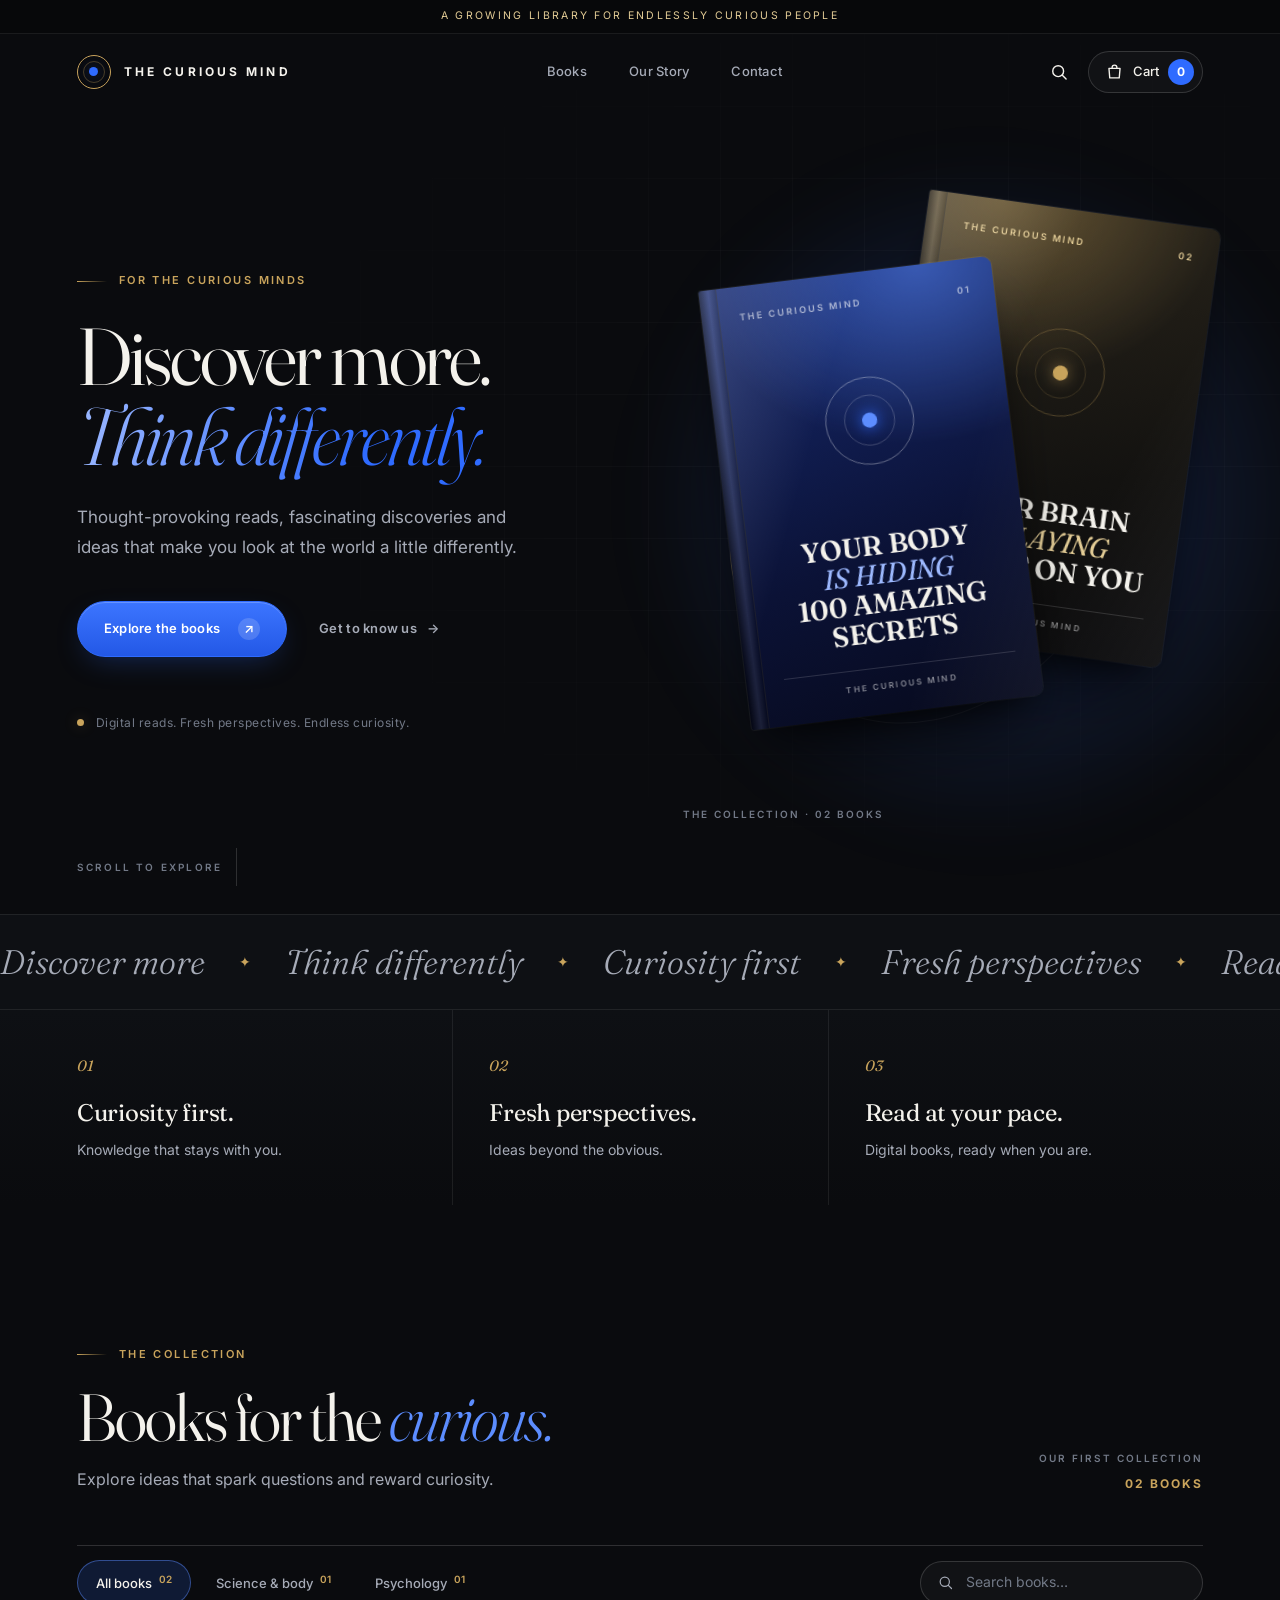
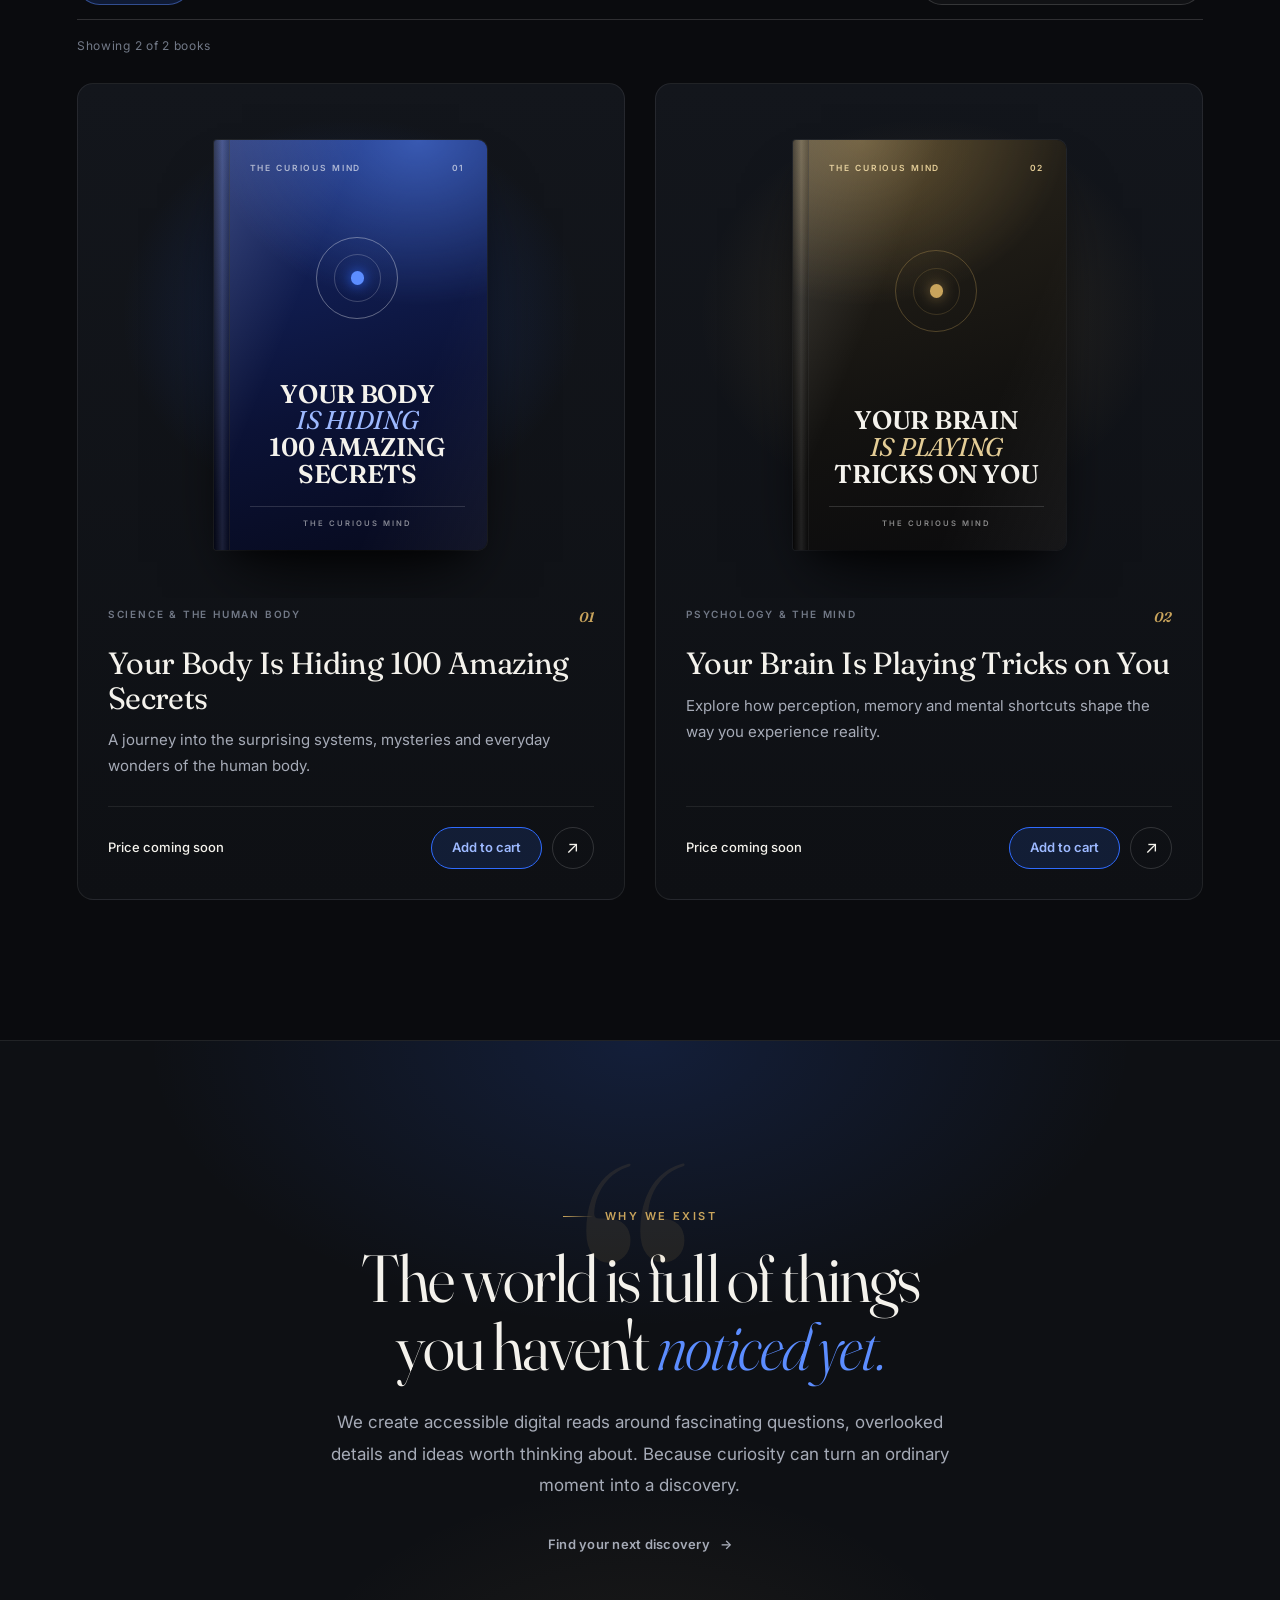
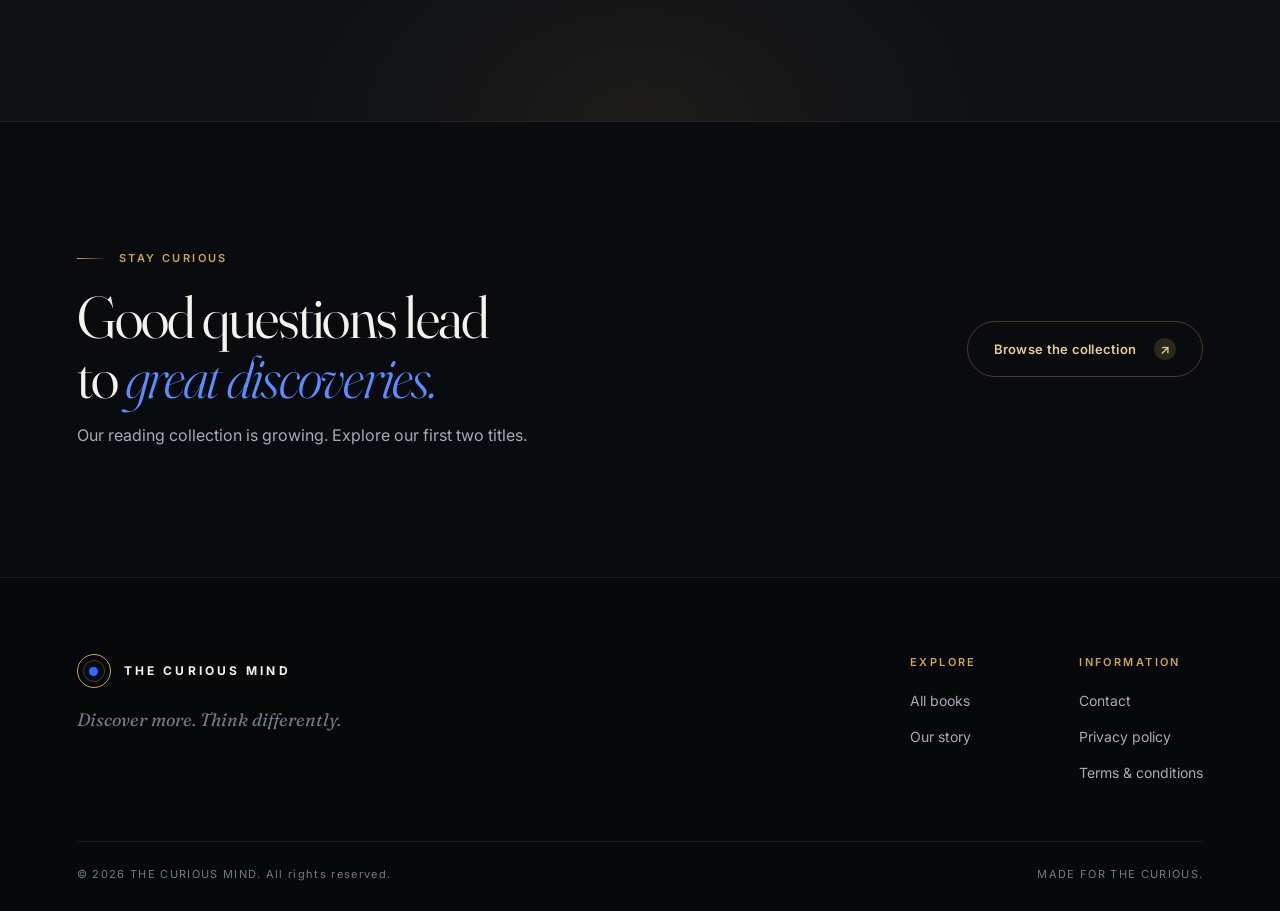
==== index.html @ e672aeb8 "Rename index.html.html to index.html" ====
<!doctype html>
<html lang="en">
<head>
  <meta charset="UTF-8">
  <meta name="viewport" content="width=device-width, initial-scale=1">
  <meta name="theme-color" content="#0a0b0e">
  <meta name="color-scheme" content="dark">
  <meta name="description" content="Thought-provoking digital books from The Curious Mind.">
  <meta property="og:title" content="THE CURIOUS MIND — Discover More. Think Differently.">
  <meta property="og:description" content="Thought-provoking digital books from The Curious Mind.">
  <meta property="og:type" content="website">
  <title>THE CURIOUS MIND — Discover More. Think Differently.</title>
  <script>document.documentElement.classList.add("js")</script>
  <link rel="icon" href="data:image/svg+xml,%3Csvg xmlns='http://www.w3.org/2000/svg' viewBox='0 0 64 64'%3E%3Crect width='64' height='64' rx='14' fill='%230a0b0e'/%3E%3Ccircle cx='32' cy='32' r='17' fill='none' stroke='%23c9a45c' stroke-width='3'/%3E%3Ccircle cx='32' cy='32' r='6' fill='%232f6bff'/%3E%3C/svg%3E">

  <link rel="preconnect" href="https://fonts.googleapis.com">
  <link rel="preconnect" href="https://fonts.gstatic.com" crossorigin>
  <link href="https://fonts.googleapis.com/css2?family=Fraunces:ital,opsz,wght@0,9..144,300..700;1,9..144,300..700&family=Inter:wght@400;500;600;700&display=swap" rel="stylesheet">

  <link rel="stylesheet" href="css/tokens.css">
  <link rel="stylesheet" href="css/base.css">
  <link rel="stylesheet" href="css/layout.css">
  <link rel="stylesheet" href="css/components.css">
  <link rel="stylesheet" href="css/responsive.css">
</head>
<body>
  <a class="skip-link" href="#main">Skip to content</a>
  <div class="progress" id="progress" aria-hidden="true"></div>

  <div class="announcement"><span>A growing library for endlessly curious people</span></div>

  <header class="header" id="header">
    <div class="header-inner">
      <a class="brand" href="#top" aria-label="THE CURIOUS MIND — home">
        <span class="brand-mark" aria-hidden="true"><i></i></span>
        <span class="brand-name">THE CURIOUS MIND</span>
      </a>

      <nav class="nav" id="nav" aria-label="Main">
        <a href="#books">Books</a>
        <a href="#about">Our Story</a>
        <a href="#footer">Contact</a>
      </nav>

      <div class="header-actions">
        <button class="icon-btn" id="searchJump" type="button" aria-label="Search the collection">
          <svg viewBox="0 0 24 24" width="20" height="20" fill="none" stroke="currentColor" stroke-width="1.7" stroke-linecap="round"><circle cx="11" cy="11" r="6.5"/><path d="m16 16 4.5 4.5"/></svg>
        </button>
        <button class="cart-btn" id="openCart" type="button" aria-haspopup="dialog">
          <svg viewBox="0 0 24 24" width="19" height="19" fill="none" stroke="currentColor" stroke-width="1.7" stroke-linecap="round" stroke-linejoin="round" aria-hidden="true"><path d="M5 8h14l-1 12H6L5 8Z"/><path d="M9 8V7a3 3 0 0 1 6 0v1"/></svg>
          <span class="cart-label">Cart</span>
          <b id="cartCount" aria-live="polite" aria-label="Items in cart">0</b>
        </button>
        <button class="menu-btn" id="menuBtn" type="button" aria-label="Open menu" aria-expanded="false" aria-controls="nav">
          <span></span><span></span>
        </button>
      </div>
    </div>
  </header>

  <main id="main">
    <span id="top"></span>

    <!-- HERO -->
    <section class="hero">
      <div class="hero-bg" aria-hidden="true"><i class="hero-glow"></i><i class="hero-grid"></i></div>
      <div class="hero-inner">
        <div class="hero-copy">
          <div class="eyebrow reveal"><i></i> FOR THE CURIOUS MINDS</div>
          <h1 class="reveal" style="--d:.08s">Discover more.<br><em>Think differently.</em></h1>
          <p class="hero-lede reveal" style="--d:.16s">Thought-provoking reads, fascinating discoveries and ideas that make you look at the world a little differently.</p>
          <div class="hero-actions reveal" style="--d:.24s">
            <a class="btn btn-primary" href="#books"><span>Explore the books</span><i class="arrow">↗</i></a>
            <a class="link-arrow" href="#about">Get to know us <i>→</i></a>
          </div>
          <div class="hero-caption reveal" style="--d:.32s"><i></i> Digital reads. Fresh perspectives. Endless curiosity.</div>
        </div>

        <div class="hero-stage" id="heroStage" aria-label="The collection">
          <i class="stage-ring ring-a" aria-hidden="true"></i>
          <i class="stage-ring ring-b" aria-hidden="true"></i>
          <div class="stage-books" id="heroBooks"></div>
          <span class="stage-note" id="stageNote"></span>
        </div>
      </div>
      <a class="scroll-cue" href="#books"><span>SCROLL TO EXPLORE</span><i></i></a>
    </section>

    <!-- MARQUEE -->
    <div class="marquee" aria-hidden="true">
      <div class="marquee-track">
        <span>Discover more</span><i>✦</i><span>Think differently</span><i>✦</i><span>Curiosity first</span><i>✦</i><span>Fresh perspectives</span><i>✦</i><span>Read at your pace</span><i>✦</i>
        <span>Discover more</span><i>✦</i><span>Think differently</span><i>✦</i><span>Curiosity first</span><i>✦</i><span>Fresh perspectives</span><i>✦</i><span>Read at your pace</span><i>✦</i>
      </div>
    </div>

    <!-- VALUES -->
    <section class="values" aria-label="What we believe">
      <div class="values-inner">
        <div class="value reveal"><b>01</b><strong>Curiosity first.</strong><span>Knowledge that stays with you.</span></div>
        <div class="value reveal" style="--d:.08s"><b>02</b><strong>Fresh perspectives.</strong><span>Ideas beyond the obvious.</span></div>
        <div class="value reveal" style="--d:.16s"><b>03</b><strong>Read at your pace.</strong><span>Digital books, ready when you are.</span></div>
      </div>
    </section>

    <!-- COLLECTION -->
    <section class="section collection" id="books">
      <div class="container">
        <header class="section-head">
          <div>
            <div class="eyebrow reveal"><i></i> THE COLLECTION</div>
            <h2 class="reveal" style="--d:.06s">Books for the <em>curious.</em></h2>
            <p class="section-sub reveal" style="--d:.12s">Explore ideas that spark questions and reward curiosity.</p>
          </div>
          <div class="collection-count reveal" style="--d:.18s">OUR FIRST COLLECTION <b id="collectionCount">02 BOOKS</b></div>
        </header>

        <div class="toolbar reveal">
          <div class="filters" id="filters" role="group" aria-label="Filter books by category">
            <button class="filter active" type="button" data-filter="all" aria-pressed="true">All books <sup data-count="all">02</sup></button>
            <button class="filter" type="button" data-filter="science" aria-pressed="false">Science &amp; body <sup data-count="science">01</sup></button>
            <button class="filter" type="button" data-filter="psychology" aria-pressed="false">Psychology <sup data-count="psychology">01</sup></button>
          </div>
          <label class="search">
            <svg viewBox="0 0 24 24" width="17" height="17" fill="none" stroke="currentColor" stroke-width="1.7" stroke-linecap="round" aria-hidden="true"><circle cx="11" cy="11" r="6.5"/><path d="m16 16 4.5 4.5"/></svg>
            <input id="searchInput" type="search" placeholder="Search books…" autocomplete="off" aria-label="Search books">
          </label>
        </div>
        <p class="result-line" id="resultLine" aria-live="polite"></p>

        <div class="book-grid" id="bookGrid"></div>
        <p class="no-results" id="noResults" hidden>No books match your search. Try another title.</p>
        <noscript><p class="no-results">Please enable JavaScript to browse the collection.</p></noscript>
      </div>
    </section>

    <!-- MANIFESTO -->
    <section class="manifesto" id="about">
      <div class="manifesto-bg" aria-hidden="true"></div>
      <div class="container manifesto-inner">
        <span class="quote-mark" aria-hidden="true">“</span>
        <div class="eyebrow reveal"><i></i> WHY WE EXIST</div>
        <h2 class="reveal" style="--d:.06s">The world is full of things<br>you haven't <em>noticed yet.</em></h2>
        <p class="reveal" style="--d:.12s">We create accessible digital reads around fascinating questions, overlooked details and ideas worth thinking about. Because curiosity can turn an ordinary moment into a discovery.</p>
        <a class="link-arrow reveal" style="--d:.18s" href="#books">Find your next discovery <i>→</i></a>
      </div>
    </section>

    <!-- CLOSING -->
    <section class="closing">
      <div class="container closing-inner">
        <div>
          <div class="eyebrow reveal"><i></i> STAY CURIOUS</div>
          <h2 class="reveal" style="--d:.06s">Good questions lead<br>to <em>great discoveries.</em></h2>
          <p class="reveal" style="--d:.12s">Our reading collection is growing. Explore our first two titles.</p>
        </div>
        <a class="btn btn-outline reveal" style="--d:.18s" href="#books"><span>Browse the collection</span><i class="arrow">↗</i></a>
      </div>
    </section>
  </main>

  <footer class="footer" id="footer">
    <div class="container">
      <div class="footer-main">
        <div class="footer-brand">
          <a class="brand" href="#top" aria-label="THE CURIOUS MIND — back to top">
            <span class="brand-mark" aria-hidden="true"><i></i></span>
            <span class="brand-name">THE CURIOUS MIND</span>
          </a>
          <p>Discover more. Think differently.</p>
        </div>
        <div class="footer-links">
          <div><b>EXPLORE</b><a href="#books">All books</a><a href="#about">Our story</a></div>
          <div><b>INFORMATION</b><a href="mailto:hello@thecuriousmind.example">Contact</a><a href="#">Privacy policy</a><a href="#">Terms &amp; conditions</a></div>
        </div>
      </div>
      <div class="footer-bottom"><span>© 2026 THE CURIOUS MIND. All rights reserved.</span><span>MADE FOR THE CURIOUS.</span></div>
    </div>
  </footer>

  <!-- CART DRAWER -->
  <div class="scrim" id="scrim"></div>
  <aside class="cart-drawer" id="cartDrawer" role="dialog" aria-modal="true" aria-labelledby="cartTitle" aria-hidden="true" inert>
    <div class="drawer-head">
      <div>
        <div class="eyebrow"><i></i> YOUR SELECTION</div>
        <h2 id="cartTitle">Your cart <small id="drawerCount">(0)</small></h2>
      </div>
      <button class="close-btn" id="closeCart" type="button" aria-label="Close cart">×</button>
    </div>
    <div id="cartItems" class="cart-items"></div>
    <div class="cart-bottom" id="cartBottom" hidden>
      <p>Checkout will be enabled after prices and secure payment are configured.</p>
      <button class="disabled-btn" type="button" disabled aria-disabled="true">Checkout — coming soon</button>
    </div>
  </aside>

  <!-- BOOK DETAIL -->
  <div class="sheet-wrap" id="bookModal" aria-hidden="true" inert>
    <div class="sheet" role="dialog" aria-modal="true" aria-labelledby="sheetTitle" tabindex="-1">
      <button class="close-btn sheet-x" id="closeModal" type="button" aria-label="Close book details">×</button>
      <div id="modalContent"></div>
    </div>
  </div>

  <script src="js/data.js"></script>
  <script src="js/utils.js"></script>
  <script src="js/cover.js"></script>
  <script src="js/cart.js"></script>
  <script src="js/catalog.js"></script>
  <script src="js/detail.js"></script>
  <script src="js/effects.js"></script>
  <script src="js/main.js"></script>
</body>
</html>
---- css/tokens.css ----
/* ==========================================================================
   THE CURIOUS MIND — design tokens
   Charcoal black + electric blue + refined gold.
   Change colours/fonts here and the whole site follows.
   ========================================================================== */
:root {
  /* Surfaces */
  --bg: #0a0b0e;
  --bg-2: #0e1014;
  --surface: #13161c;
  --surface-2: #191d25;
  --surface-3: #212633;

  /* Lines */
  --line: rgba(255, 255, 255, 0.08);
  --line-2: rgba(255, 255, 255, 0.15);

  /* Text */
  --text: #f4f2ec;
  --muted: #a6abb7;
  --faint: #727987;

  /* Brand accents */
  --blue: #2f6bff;
  --blue-2: #5c8dff;
  --blue-3: #9db9ff;
  --blue-glow: rgba(47, 107, 255, 0.34);
  --gold: #c9a45c;
  --gold-2: #e4cd96;
  --gold-dim: rgba(201, 164, 92, 0.32);

  /* Type */
  --font-display: "Fraunces", "Iowan Old Style", "Palatino Linotype", Georgia, serif;
  --font-body: "Inter", system-ui, -apple-system, "Segoe UI", Roboto, Arial, sans-serif;

  /* Shape + motion */
  --radius: 16px;
  --radius-sm: 9px;
  --ease: cubic-bezier(0.2, 0.7, 0.2, 1);
  --ease-spring: cubic-bezier(0.34, 1.4, 0.5, 1);

  /* Layout */
  --header-h: 76px;
  --gutter: clamp(20px, 6vw, 96px);
  --maxw: 1320px;
}
---- css/base.css ----
/* Base: reset, typography, buttons, focus, reveal helpers */
*,
*::before,
*::after { box-sizing: border-box; }

html { scroll-behavior: smooth; scroll-padding-top: calc(var(--header-h) + 16px); -webkit-text-size-adjust: 100%; }
html.is-locked { overflow: hidden; padding-right: var(--sb, 0); }

body {
  margin: 0;
  background: var(--bg);
  color: var(--text);
  font-family: var(--font-body);
  font-size: 16px;
  line-height: 1.6;
  -webkit-font-smoothing: antialiased;
  text-rendering: optimizeLegibility;
  overflow-x: hidden;
}

img { max-width: 100%; display: block; }
a { color: inherit; text-decoration: none; }
button, input { font: inherit; color: inherit; }
button { cursor: pointer; }
h1, h2, h3, h4, p, ul, dl, dd { margin: 0; }
ul { padding: 0; list-style: none; }
::selection { background: var(--blue); color: #fff; }

h1, h2, h3 { font-family: var(--font-display); font-weight: 400; letter-spacing: -0.02em; }
em { font-style: italic; }

.container { width: min(100% - 2 * var(--gutter), var(--maxw)); margin-inline: auto; }

/* Accessibility */
.skip-link { position: fixed; left: 16px; top: -60px; z-index: 100; padding: 10px 16px; background: var(--gold); color: #111; border-radius: 6px; font-weight: 600; transition: top 0.2s; }
.skip-link:focus { top: 14px; }
:focus-visible { outline: 2px solid var(--gold-2); outline-offset: 3px; border-radius: 4px; }
:focus:not(:focus-visible) { outline: none; }

/* Eyebrow label */
.eyebrow { display: flex; align-items: center; gap: 12px; color: var(--gold); font-size: 11px; font-weight: 600; letter-spacing: 0.22em; text-transform: uppercase; }
.eyebrow i { width: 30px; height: 1px; background: linear-gradient(90deg, var(--gold), transparent); }

/* Buttons */
.btn {
  position: relative; overflow: hidden; isolation: isolate;
  display: inline-flex; align-items: center; justify-content: center; gap: 18px;
  padding: 16px 26px; border-radius: 999px; border: 1px solid var(--blue);
  font-size: 13px; font-weight: 600; letter-spacing: 0.02em; white-space: nowrap;
  transition: transform 0.3s var(--ease), background 0.3s, box-shadow 0.3s, border-color 0.3s, color 0.3s;
}
.btn .arrow { font-style: normal; display: inline-grid; place-items: center; width: 22px; height: 22px; border-radius: 50%; background: rgba(255, 255, 255, 0.16); transition: transform 0.35s var(--ease); }
.btn:hover .arrow { transform: translate(3px, -3px) rotate(0deg); }
.btn-primary { background: linear-gradient(180deg, #3c75ff, #2358e6); color: #fff; box-shadow: 0 10px 30px -10px var(--blue-glow), inset 0 1px 0 rgba(255, 255, 255, 0.22); }
.btn-primary::after { content: ""; position: absolute; inset: 0; z-index: -1; background: linear-gradient(110deg, transparent 30%, rgba(255, 255, 255, 0.28) 50%, transparent 70%); transform: translateX(-120%); transition: transform 0.7s var(--ease); }
.btn-primary:hover { transform: translateY(-2px); box-shadow: 0 16px 40px -10px var(--blue-glow), inset 0 1px 0 rgba(255, 255, 255, 0.28); }
.btn-primary:hover::after { transform: translateX(120%); }
.btn-outline { background: transparent; border-color: var(--gold-dim); color: var(--gold-2); }
.btn-outline .arrow { background: rgba(201, 164, 92, 0.18); }
.btn-outline:hover { border-color: var(--gold); background: rgba(201, 164, 92, 0.08); transform: translateY(-2px); }

.link-arrow { display: inline-flex; align-items: center; gap: 10px; padding: 0; border: 0; background: none; color: var(--muted); font-size: 13px; font-weight: 600; letter-spacing: 0.02em; transition: color 0.25s; }
.link-arrow i { font-style: normal; transition: transform 0.3s var(--ease); }
.link-arrow:hover { color: var(--text); }
.link-arrow:hover i { transform: translateX(5px); }

/* Scroll reveal (only when JS is on) */
.js .reveal { opacity: 0; transform: translateY(26px); transition: opacity 0.9s var(--ease), transform 0.9s var(--ease); transition-delay: var(--d, 0s); }
.js .reveal.in { opacity: 1; transform: none; }

@media (prefers-reduced-motion: reduce) {
  html { scroll-behavior: auto; }
  *, *::before, *::after { animation-duration: 0.01ms !important; animation-iteration-count: 1 !important; transition-duration: 0.01ms !important; transition-delay: 0s !important; }
  .js .reveal { opacity: 1; transform: none; }
}
---- css/layout.css ----
/* Layout: announcement, header, hero, marquee, values, sections, footer */

/* Progress bar */
.progress { position: fixed; left: 0; top: 0; z-index: 60; width: 100%; height: 2px; transform-origin: 0 50%; transform: scaleX(0); background: linear-gradient(90deg, var(--blue), var(--gold)); pointer-events: none; }

/* Announcement */
.announcement { display: grid; place-items: center; height: 34px; padding: 0 16px; background: #07080a; border-bottom: 1px solid var(--line); color: var(--gold-2); font-size: 10.5px; letter-spacing: 0.22em; text-transform: uppercase; text-align: center; }
.announcement span { overflow: hidden; text-overflow: ellipsis; white-space: nowrap; }

/* Header */
.header { position: sticky; top: 0; z-index: 50; height: var(--header-h); transition: background 0.4s, border-color 0.4s, backdrop-filter 0.4s; border-bottom: 1px solid transparent; }
.header.scrolled { background: rgba(10, 11, 14, 0.78); backdrop-filter: blur(18px) saturate(140%); -webkit-backdrop-filter: blur(18px) saturate(140%); border-color: var(--line); }
.header-inner { height: 100%; width: min(100% - 2 * var(--gutter), var(--maxw)); margin-inline: auto; display: flex; align-items: center; justify-content: space-between; gap: 24px; }

.brand { display: inline-flex; align-items: center; gap: 13px; }
.brand-mark { position: relative; width: 34px; height: 34px; border-radius: 50%; border: 1.5px solid var(--gold); display: grid; place-items: center; transition: transform 0.6s var(--ease); }
.brand-mark::before { content: ""; position: absolute; inset: 5px; border-radius: 50%; border: 1px solid var(--gold-dim); }
.brand-mark i { width: 9px; height: 9px; border-radius: 50%; background: var(--blue); box-shadow: 0 0 14px var(--blue-glow); }
.brand:hover .brand-mark { transform: rotate(180deg); }
.brand-name { font-size: 12px; font-weight: 700; letter-spacing: 0.26em; }

.nav { display: flex; gap: 42px; }
.nav a { position: relative; padding: 6px 0; color: var(--muted); font-size: 13px; font-weight: 500; letter-spacing: 0.02em; transition: color 0.25s; }
.nav a::after { content: ""; position: absolute; left: 0; right: 0; bottom: 0; height: 1px; background: var(--gold); transform: scaleX(0); transform-origin: left; transition: transform 0.4s var(--ease); }
.nav a:hover { color: var(--text); }
.nav a:hover::after { transform: scaleX(1); }

.header-actions { display: flex; align-items: center; gap: 8px; }
.icon-btn { display: grid; place-items: center; width: 42px; height: 42px; border-radius: 50%; border: 0; background: none; color: var(--text); transition: background 0.25s; }
.icon-btn:hover { background: rgba(255, 255, 255, 0.07); }
.cart-btn { display: inline-flex; align-items: center; gap: 9px; height: 42px; padding: 0 8px 0 16px; border: 1px solid var(--line-2); border-radius: 999px; background: rgba(255, 255, 255, 0.03); font-size: 13px; font-weight: 500; transition: border-color 0.25s, background 0.25s; }
.cart-btn:hover { border-color: var(--gold-dim); background: rgba(201, 164, 92, 0.07); }
.cart-btn b { display: inline-grid; place-items: center; min-width: 26px; height: 26px; padding: 0 6px; border-radius: 999px; background: var(--blue); color: #fff; font-size: 12px; font-weight: 700; }
.cart-btn b.bump { animation: bump 0.5s var(--ease-spring); }
@keyframes bump { 0% { transform: scale(1); } 40% { transform: scale(1.45); } 100% { transform: scale(1); } }

.menu-btn { display: none; position: relative; width: 42px; height: 42px; border: 0; background: none; }
.menu-btn span { position: absolute; left: 11px; right: 11px; height: 1.5px; background: var(--text); transition: transform 0.35s var(--ease), top 0.35s var(--ease); }
.menu-btn span:nth-child(1) { top: 16px; }
.menu-btn span:nth-child(2) { top: 25px; }
.menu-btn.open span:nth-child(1) { top: 20.5px; transform: rotate(45deg); }
.menu-btn.open span:nth-child(2) { top: 20.5px; transform: rotate(-45deg); }

/* Hero */
.hero { position: relative; overflow: hidden; margin-top: calc(var(--header-h) * -1); padding-top: var(--header-h); min-height: min(100vh, 880px); display: flex; align-items: center; }
.hero-bg { position: absolute; inset: 0; pointer-events: none; }
.hero-glow { position: absolute; right: -8%; top: 8%; width: 62vw; height: 62vw; max-width: 880px; max-height: 880px; border-radius: 50%; background: radial-gradient(circle, rgba(47, 107, 255, 0.28), transparent 62%); filter: blur(30px); animation: breathe 9s ease-in-out infinite; }
.hero-grid { position: absolute; inset: 0; opacity: 0.5; background-image: linear-gradient(var(--line) 1px, transparent 1px), linear-gradient(90deg, var(--line) 1px, transparent 1px); background-size: 72px 72px; mask-image: radial-gradient(ellipse 70% 70% at 70% 45%, #000, transparent 75%); -webkit-mask-image: radial-gradient(ellipse 70% 70% at 70% 45%, #000, transparent 75%); }
@keyframes breathe { 0%, 100% { opacity: 0.8; transform: scale(1); } 50% { opacity: 1; transform: scale(1.07); } }

.hero-inner { position: relative; z-index: 2; width: min(100% - 2 * var(--gutter), var(--maxw)); margin-inline: auto; padding-block: 70px 90px; display: grid; grid-template-columns: 1.02fr 0.98fr; gap: clamp(24px, 5vw, 80px); align-items: center; }
.hero h1 { margin: 26px 0 26px; font-size: clamp(46px, 6.3vw, 96px); line-height: 1; font-weight: 350; letter-spacing: -0.035em; font-variation-settings: "opsz" 144; }
.hero h1 em { color: var(--blue-2); font-weight: 300; background: linear-gradient(100deg, var(--blue-3), var(--blue) 70%); -webkit-background-clip: text; background-clip: text; -webkit-text-fill-color: transparent; }
.hero-lede { max-width: 470px; color: var(--muted); font-size: 17px; line-height: 1.75; }
.hero-actions { display: flex; align-items: center; flex-wrap: wrap; gap: 20px 32px; margin-top: 38px; }
.hero-caption { display: flex; align-items: center; gap: 12px; margin-top: 56px; color: var(--faint); font-size: 12px; letter-spacing: 0.04em; }
.hero-caption i { width: 7px; height: 7px; border-radius: 50%; background: var(--gold); box-shadow: 0 0 14px var(--gold-dim); }

/* Hero stage (floating covers) */
.hero-stage { --px: 0; --py: 0; position: relative; height: clamp(420px, 52vw, 640px); display: grid; place-items: center; }
.stage-ring { position: absolute; left: 50%; top: 50%; border-radius: 50%; border: 1px solid rgba(255, 255, 255, 0.09); pointer-events: none; transform: translate(-50%, -50%) rotate(var(--rot, 0deg)); }
.ring-a { width: 86%; aspect-ratio: 1.55; --rot: -24deg; border-color: var(--gold-dim); }
.ring-b { width: 70%; aspect-ratio: 0.78; --rot: 30deg; }
.stage-books { position: relative; width: 100%; height: 100%; transform: translate3d(calc(var(--px) * -16px), calc(var(--py) * -12px), 0); transition: transform 0.6s var(--ease); }
.stage-book { position: absolute; padding: 0; border: 0; background: none; width: clamp(180px, 23vw, 310px); }
.sb-front { left: 8%; top: 14%; z-index: 2; animation: float-a 7s ease-in-out infinite; }
.sb-back { right: 2%; top: 4%; z-index: 1; animation: float-b 8.5s ease-in-out infinite; }
.sb-front .tilt { --base-r: -7deg; }
.sb-back .tilt { --base-r: 8deg; }
.stage-book:only-child { left: 50%; transform: translateX(-50%); }
@keyframes float-a { 0%, 100% { translate: 0 0; } 50% { translate: 0 -14px; } }
@keyframes float-b { 0%, 100% { translate: 0 0; } 50% { translate: 0 12px; } }
.stage-note { position: absolute; left: 0; bottom: 0; color: var(--faint); font-size: 10px; font-weight: 600; letter-spacing: 0.2em; }

.scroll-cue { position: absolute; z-index: 3; left: var(--gutter); bottom: 28px; display: flex; align-items: center; gap: 14px; color: var(--faint); font-size: 10px; font-weight: 600; letter-spacing: 0.22em; transition: color 0.25s; }
.scroll-cue i { position: relative; width: 1px; height: 38px; background: var(--line-2); overflow: hidden; }
.scroll-cue i::after { content: ""; position: absolute; left: 0; top: -40%; width: 1px; height: 40%; background: var(--gold); animation: drip 2.2s ease-in-out infinite; }
.scroll-cue:hover { color: var(--text); }
@keyframes drip { 0% { top: -40%; } 100% { top: 110%; } }

/* Marquee */
.marquee { overflow: hidden; border-block: 1px solid var(--line); background: var(--bg-2); padding: 20px 0; }
.marquee-track { display: flex; align-items: center; gap: 34px; width: max-content; animation: marquee 42s linear infinite; font-family: var(--font-display); font-size: clamp(22px, 3vw, 34px); font-weight: 300; font-style: italic; color: var(--muted); white-space: nowrap; }
.marquee-track i { font-style: normal; font-size: 14px; color: var(--gold); }
.marquee:hover .marquee-track { animation-play-state: paused; }
@keyframes marquee { to { transform: translateX(-50%); } }

/* Values */
.values { background: linear-gradient(180deg, var(--bg-2), var(--bg)); }
.values-inner { width: min(100% - 2 * var(--gutter), var(--maxw)); margin-inline: auto; display: grid; grid-template-columns: repeat(3, 1fr); }
.value { display: flex; flex-direction: column; gap: 6px; padding: 44px 36px 44px 0; }
.value + .value { padding-left: 36px; border-left: 1px solid var(--line); }
.value b { margin-bottom: 10px; color: var(--gold); font-family: var(--font-display); font-size: 15px; font-weight: 400; font-style: italic; }
.value strong { font-family: var(--font-display); font-size: 24px; font-weight: 400; letter-spacing: -0.01em; }
.value span { color: var(--muted); font-size: 14px; }

/* Sections */
.section { padding-block: clamp(80px, 11vw, 150px); }
.section-head { display: flex; align-items: flex-end; justify-content: space-between; gap: 30px; margin-bottom: 52px; }
.section h2, .manifesto h2, .closing h2 { margin: 20px 0 16px; font-size: clamp(38px, 5.2vw, 72px); line-height: 1.02; font-weight: 350; letter-spacing: -0.03em; font-variation-settings: "opsz" 144; }
.section h2 em, .manifesto h2 em, .closing h2 em { color: var(--blue-2); font-weight: 300; }
.section-sub { color: var(--muted); font-size: 16px; }
.collection-count { display: flex; flex-direction: column; gap: 8px; text-align: right; color: var(--faint); font-size: 10px; font-weight: 600; letter-spacing: 0.2em; }
.collection-count b { color: var(--gold); font-size: 12px; }

/* Manifesto */
.manifesto { position: relative; overflow: hidden; padding-block: clamp(100px, 13vw, 190px); text-align: center; border-block: 1px solid var(--line); background: var(--bg-2); }
.manifesto-bg { position: absolute; inset: 0; pointer-events: none; background: radial-gradient(ellipse 55% 60% at 50% 0%, rgba(47, 107, 255, 0.16), transparent 70%), radial-gradient(ellipse 40% 50% at 50% 100%, rgba(201, 164, 92, 0.08), transparent 70%); }
.manifesto-inner { position: relative; display: flex; flex-direction: column; align-items: center; }
.quote-mark { position: absolute; top: -80px; left: 50%; transform: translateX(-50%); font-family: var(--font-display); font-size: clamp(240px, 32vw, 420px); line-height: 1; color: var(--gold); opacity: 0.1; pointer-events: none; }
.manifesto .eyebrow { justify-content: center; }
.manifesto h2 { margin-bottom: 26px; }
.manifesto p { max-width: 620px; margin: 0 auto 32px; color: var(--muted); font-size: 17px; line-height: 1.85; }

/* Closing */
.closing { padding-block: clamp(80px, 10vw, 140px); }
.closing-inner { display: flex; align-items: center; justify-content: space-between; gap: 40px; }
.closing h2 { font-size: clamp(34px, 4.6vw, 62px); }
.closing p { color: var(--muted); }

/* Footer */
.footer { padding: 76px 0 28px; background: #07080a; border-top: 1px solid var(--line); }
.footer-main { display: flex; justify-content: space-between; gap: 40px; padding-bottom: 56px; }
.footer-brand p { margin-top: 18px; color: var(--faint); font-family: var(--font-display); font-style: italic; font-size: 18px; }
.footer-links { display: flex; gap: clamp(40px, 8vw, 110px); }
.footer-links div { display: flex; flex-direction: column; gap: 14px; }
.footer-links b { margin-bottom: 4px; color: var(--gold); font-size: 11px; font-weight: 600; letter-spacing: 0.22em; }
.footer-links a { color: var(--muted); font-size: 14px; transition: color 0.25s, transform 0.25s var(--ease); }
.footer-links a:hover { color: var(--text); transform: translateX(4px); }
.footer-bottom { display: flex; justify-content: space-between; gap: 16px; padding-top: 24px; border-top: 1px solid var(--line); color: var(--faint); font-size: 11px; letter-spacing: 0.12em; }
---- css/components.css ----
/* Components: covers, cards, toolbar, cart drawer, book detail sheet */

/* ---------- Tilt wrapper ---------- */
.tilt { display: block; transform: perspective(1000px) rotate(var(--base-r, 0deg)) rotateX(var(--rx, 0deg)) rotateY(var(--ry, 0deg)); transition: transform 0.6s var(--ease); transform-style: preserve-3d; will-change: transform; }

/* ---------- Placeholder / artwork cover ---------- */
.book-cover { container-type: inline-size; position: relative; width: 100%; aspect-ratio: 2 / 3; overflow: hidden; border-radius: 3px 9px 9px 3px; color: var(--text); box-shadow: 0 40px 70px -28px rgba(0, 0, 0, 0.9), 0 18px 30px -18px rgba(0, 0, 0, 0.7), 0 0 0 1px rgba(255, 255, 255, 0.07); }
.theme-blue.book-cover { background: radial-gradient(120% 65% at 75% 0%, rgba(92, 141, 255, 0.5), transparent 62%), linear-gradient(165deg, #172a70 0%, #0b1236 62%, #070a1d 100%); }
.theme-gold.book-cover { background: radial-gradient(120% 65% at 25% 0%, rgba(201, 164, 92, 0.4), transparent 62%), linear-gradient(165deg, #2a251b 0%, #131210 62%, #0b0b0d 100%); }
.book-cover.has-image img { position: absolute; inset: 0; width: 100%; height: 100%; object-fit: cover; }
.bc-spine { position: absolute; left: 0; top: 0; bottom: 0; width: 6cqw; z-index: 2; background: linear-gradient(90deg, rgba(0, 0, 0, 0.5), rgba(255, 255, 255, 0.08) 55%, rgba(0, 0, 0, 0.22)); border-right: 1px solid rgba(255, 255, 255, 0.07); }
.bc-gloss { position: absolute; inset: 0; z-index: 3; pointer-events: none; background: linear-gradient(112deg, rgba(255, 255, 255, 0.16) 0%, transparent 34%, transparent 70%, rgba(255, 255, 255, 0.05) 100%); }
.bc-inner { position: relative; z-index: 1; height: 100%; padding: 8cqw 8cqw 7cqw 13cqw; display: flex; flex-direction: column; }
.bc-top { display: flex; justify-content: space-between; font-size: 3.1cqw; font-weight: 600; letter-spacing: 0.22em; color: rgba(255, 255, 255, 0.62); }
.theme-gold .bc-top { color: var(--gold-2); }
.bc-mark { flex: 1; display: grid; place-items: center; }
.bc-mark i { position: relative; width: 30cqw; height: 30cqw; border-radius: 50%; border: 0.35cqw solid rgba(255, 255, 255, 0.35); }
.bc-mark i::before { content: ""; position: absolute; inset: 6cqw; border-radius: 50%; border: 0.35cqw solid rgba(255, 255, 255, 0.2); }
.bc-mark i::after { content: ""; position: absolute; left: 50%; top: 50%; width: 5cqw; height: 5cqw; margin: -2.5cqw; border-radius: 50%; background: var(--blue-2); box-shadow: 0 0 5cqw var(--blue); }
.theme-gold .bc-mark i { border-color: var(--gold-dim); }
.theme-gold .bc-mark i::before { border-color: rgba(201, 164, 92, 0.2); }
.theme-gold .bc-mark i::after { background: var(--gold); box-shadow: 0 0 5cqw rgba(201, 164, 92, 0.6); }
.bc-title { display: flex; flex-direction: column; font-family: var(--font-display); font-weight: 600; font-size: 9.4cqw; line-height: 1.04; letter-spacing: -0.01em; text-transform: uppercase; }
.bc-title .accent { font-style: italic; font-weight: 400; color: var(--blue-3); }
.theme-gold .bc-title .accent { color: var(--gold-2); }
.bc-foot { margin-top: 7cqw; padding-top: 4cqw; border-top: 1px solid rgba(255, 255, 255, 0.14); font-size: 2.8cqw; font-weight: 600; letter-spacing: 0.26em; color: rgba(255, 255, 255, 0.5); }

/* ---------- Hero stage books ---------- */
.stage-book:focus-visible { outline-offset: 8px; }
.stage-book:hover .tilt { transition-duration: 0.3s; }

/* ---------- Toolbar ---------- */
.toolbar { display: flex; align-items: center; justify-content: space-between; gap: 20px; padding: 14px 0; border-block: 1px solid var(--line-2); }
.filters { display: flex; gap: 6px; overflow-x: auto; scrollbar-width: none; }
.filters::-webkit-scrollbar { display: none; }
.filter { position: relative; padding: 10px 18px; border: 1px solid transparent; border-radius: 999px; background: none; color: var(--muted); font-size: 13px; font-weight: 500; white-space: nowrap; transition: color 0.25s, background 0.25s, border-color 0.25s; }
.filter sup { margin-left: 4px; color: var(--gold); font-size: 10px; font-weight: 600; }
.filter:hover { color: var(--text); background: rgba(255, 255, 255, 0.04); }
.filter.active { color: var(--text); background: rgba(47, 107, 255, 0.16); border-color: rgba(92, 141, 255, 0.45); }
.search { display: flex; align-items: center; gap: 10px; min-width: 240px; padding: 0 16px; height: 44px; border: 1px solid var(--line-2); border-radius: 999px; background: rgba(255, 255, 255, 0.03); color: var(--muted); transition: border-color 0.25s, box-shadow 0.25s; }
.search:focus-within { border-color: var(--blue-2); box-shadow: 0 0 0 4px rgba(47, 107, 255, 0.16); color: var(--text); }
.search input { flex: 1; min-width: 0; border: 0; outline: 0; background: none; font-size: 14px; }
.search input::placeholder { color: var(--faint); }
.result-line { margin: 16px 0 0; color: var(--faint); font-size: 12px; letter-spacing: 0.06em; }

/* ---------- Book grid + cards ---------- */
.book-grid { display: grid; grid-template-columns: repeat(auto-fit, minmax(min(100%, 380px), 1fr)); gap: 30px; margin-top: 28px; }
.book-grid.single { grid-template-columns: minmax(0, 640px); }
.book-card { --mx: 50%; --my: 0%; position: relative; display: flex; flex-direction: column; overflow: hidden; border: 1px solid var(--line); border-radius: var(--radius); background: linear-gradient(180deg, var(--surface), var(--bg-2)); transition: transform 0.5s var(--ease), border-color 0.4s, box-shadow 0.5s; }
.book-card[hidden] { display: none; }
.book-card::before { content: ""; position: absolute; inset: 0; z-index: 4; pointer-events: none; opacity: 0; transition: opacity 0.4s; background: radial-gradient(420px circle at var(--mx) var(--my), rgba(255, 255, 255, 0.06), transparent 55%); }
.book-card:hover { transform: translateY(-8px); border-color: var(--gold-dim); box-shadow: 0 40px 80px -40px rgba(0, 0, 0, 0.9), 0 0 0 1px rgba(201, 164, 92, 0.12); }
.book-card:hover::before { opacity: 1; }
.js .book-card.reveal.in { transition: opacity 0.9s var(--ease), transform 0.5s var(--ease), border-color 0.4s, box-shadow 0.5s; transition-delay: 0s; }
.book-card.pop { animation: pop 0.6s var(--ease); }
@keyframes pop { from { opacity: 0; transform: translateY(18px) scale(0.98); } to { opacity: 1; transform: none; } }

.card-cover { position: relative; display: grid; place-items: center; width: 100%; padding: clamp(36px, 5vw, 56px) 0 clamp(32px, 4vw, 48px); border: 0; background: none; overflow: hidden; }
.card-cover .tilt { width: clamp(200px, 50%, 300px); position: relative; z-index: 2; }
.card-glow { position: absolute; inset: 0; z-index: 0; opacity: 0.9; transition: opacity 0.5s, transform 0.8s var(--ease); }
.card-glow.theme-blue { background: radial-gradient(ellipse 60% 55% at 50% 45%, rgba(47, 107, 255, 0.28), transparent 70%); }
.card-glow.theme-gold { background: radial-gradient(ellipse 60% 55% at 50% 45%, rgba(201, 164, 92, 0.2), transparent 70%); }
.book-card:hover .card-glow { transform: scale(1.15); opacity: 1; }
.card-peek { position: absolute; z-index: 5; left: 50%; bottom: 16px; display: inline-flex; align-items: center; gap: 8px; padding: 9px 16px; border-radius: 999px; background: rgba(10, 11, 14, 0.82); border: 1px solid var(--line-2); backdrop-filter: blur(8px); color: var(--text); font-size: 12px; font-weight: 600; letter-spacing: 0.04em; transform: translate(-50%, 14px); opacity: 0; transition: transform 0.45s var(--ease), opacity 0.35s; pointer-events: none; }
.card-peek i { font-style: normal; color: var(--gold); }
.card-cover:hover .card-peek, .card-cover:focus-visible .card-peek { transform: translate(-50%, 0); opacity: 1; }
.card-cover:focus-visible { outline-offset: -6px; }

.card-body { position: relative; z-index: 2; display: flex; flex-direction: column; flex: 1; padding: 8px 30px 30px; }
.card-meta { display: flex; justify-content: space-between; gap: 12px; color: var(--faint); font-size: 10px; font-weight: 600; letter-spacing: 0.18em; }
.card-meta .idx { color: var(--gold); font-family: var(--font-display); font-size: 14px; font-style: italic; letter-spacing: 0; }
.card-body h3 { margin: 18px 0 12px; font-size: clamp(24px, 2.4vw, 31px); line-height: 1.12; font-weight: 400; }
.card-body p { flex: 1; color: var(--muted); font-size: 15px; line-height: 1.75; }
.card-foot { display: flex; align-items: center; justify-content: space-between; gap: 14px; flex-wrap: wrap; margin-top: 26px; padding-top: 20px; border-top: 1px solid var(--line); }
.price { color: var(--text); font-size: 13px; font-weight: 500; }
.card-actions { display: flex; align-items: center; gap: 10px; }
.add-btn { height: 42px; padding: 0 20px; border: 1px solid var(--blue); border-radius: 999px; background: rgba(47, 107, 255, 0.14); color: var(--blue-3); font-size: 13px; font-weight: 600; transition: background 0.3s, color 0.3s, transform 0.3s var(--ease); }
.add-btn:hover { background: var(--blue); color: #fff; transform: translateY(-2px); }
.add-btn.in-cart { border-color: var(--gold-dim); background: rgba(201, 164, 92, 0.1); color: var(--gold-2); }
.arrow-btn { display: grid; place-items: center; width: 42px; height: 42px; border: 1px solid var(--line-2); border-radius: 50%; background: none; color: var(--text); font-size: 17px; transition: background 0.3s, border-color 0.3s, transform 0.4s var(--ease); }
.arrow-btn:hover { background: var(--gold); border-color: var(--gold); color: #111; transform: rotate(45deg); }
.no-results { padding: 60px 0; text-align: center; color: var(--muted); font-family: var(--font-display); font-style: italic; font-size: 22px; }

/* ---------- Scrim + drawer ---------- */
.scrim { position: fixed; inset: 0; z-index: 70; background: rgba(4, 5, 7, 0.7); backdrop-filter: blur(4px); opacity: 0; visibility: hidden; transition: opacity 0.4s, visibility 0.4s; }
.scrim.show { opacity: 1; visibility: visible; }
.cart-drawer { position: fixed; z-index: 71; top: 0; right: 0; display: flex; flex-direction: column; width: min(440px, 100%); height: 100%; padding: 30px; background: linear-gradient(180deg, var(--surface-2), var(--surface)); border-left: 1px solid var(--line-2); box-shadow: -30px 0 80px rgba(0, 0, 0, 0.5); transform: translateX(104%); visibility: hidden; transition: transform 0.55s var(--ease), visibility 0.55s; }
.cart-drawer.show { transform: none; visibility: visible; }
.drawer-head { display: flex; align-items: flex-start; justify-content: space-between; gap: 16px; padding-bottom: 24px; border-bottom: 1px solid var(--line-2); }
.drawer-head h2 { margin-top: 12px; font-size: 30px; font-weight: 400; }
.drawer-head small { color: var(--faint); font-family: var(--font-body); font-size: 15px; }
.close-btn { display: grid; place-items: center; width: 42px; height: 42px; border: 1px solid var(--line-2); border-radius: 50%; background: none; color: var(--text); font-size: 24px; line-height: 1; transition: background 0.3s, transform 0.4s var(--ease), border-color 0.3s; }
.close-btn:hover { background: rgba(255, 255, 255, 0.08); border-color: var(--gold-dim); transform: rotate(90deg); }
.cart-items { flex: 1; overflow-y: auto; }
.cart-empty { display: flex; flex-direction: column; align-items: center; gap: 12px; padding: 80px 10px; text-align: center; }
.empty-symbol { display: grid; place-items: center; width: 58px; height: 58px; margin-bottom: 6px; border: 1px solid var(--gold-dim); border-radius: 50%; color: var(--gold); font-size: 22px; }
.cart-empty h3 { font-size: 26px; }
.cart-empty p { max-width: 280px; margin-bottom: 14px; color: var(--muted); font-size: 14px; }
.cart-item { display: flex; gap: 18px; padding: 22px 0; border-bottom: 1px solid var(--line); animation: pop 0.5s var(--ease); }
.cart-thumb { width: 62px; flex: none; }
.cart-thumb .book-cover { box-shadow: 0 12px 20px -10px #000, 0 0 0 1px rgba(255, 255, 255, 0.08); }
.cart-thumb .bc-top, .cart-thumb .bc-foot, .cart-thumb .bc-mark { display: none; }
.cart-thumb .bc-inner { justify-content: flex-end; padding: 10cqw 8cqw 10cqw 16cqw; }
.cart-thumb .bc-title { font-size: 14cqw; }
.cart-meta h4 { margin: 2px 0 8px; font-family: var(--font-display); font-size: 18px; font-weight: 400; line-height: 1.25; }
.cart-meta p { color: var(--muted); font-size: 13px; }
.remove-btn { margin-top: 12px; padding: 0; border: 0; border-bottom: 1px solid var(--gold-dim); background: none; color: var(--gold-2); font-size: 12px; transition: color 0.25s, border-color 0.25s; }
.remove-btn:hover { color: var(--text); border-color: var(--text); }
.cart-bottom { padding-top: 22px; border-top: 1px solid var(--line-2); }
.cart-bottom[hidden] { display: none; }
.cart-bottom p { margin-bottom: 16px; color: var(--muted); font-size: 13px; line-height: 1.7; }
.disabled-btn { width: 100%; padding: 16px; border: 1px dashed var(--line-2); border-radius: 999px; background: rgba(255, 255, 255, 0.03); color: var(--faint); font-size: 13px; font-weight: 600; cursor: not-allowed; }

/* ---------- Book detail sheet ---------- */
.sheet-wrap { position: fixed; inset: 0; z-index: 80; display: grid; place-items: center; padding: clamp(10px, 3vw, 32px); background: rgba(4, 5, 7, 0.82); backdrop-filter: blur(10px); opacity: 0; visibility: hidden; transition: opacity 0.4s, visibility 0.4s; }
.sheet-wrap.show { opacity: 1; visibility: visible; }
.sheet { position: relative; width: min(1120px, 100%); max-height: 100%; overflow-y: auto; overscroll-behavior: contain; border: 1px solid var(--line-2); border-radius: 22px; background: linear-gradient(160deg, var(--surface-2), var(--bg-2) 70%); box-shadow: 0 50px 120px rgba(0, 0, 0, 0.7); transform: translateY(30px) scale(0.98); transition: transform 0.6s var(--ease); outline: none; }
.sheet-wrap.show .sheet { transform: none; }
.sheet-x { position: absolute; z-index: 10; top: 18px; right: 18px; background: rgba(10, 11, 14, 0.6); backdrop-filter: blur(6px); }
.sheet-grid { display: grid; grid-template-columns: 0.9fr 1.1fr; min-height: 560px; }
.sheet-stage { position: relative; overflow: hidden; display: grid; place-items: center; align-content: center; gap: 22px; padding: clamp(40px, 6vw, 72px) 28px; border-right: 1px solid var(--line); }
.sheet-glow { position: absolute; inset: 0; }
.sheet-stage.theme-blue .sheet-glow { background: radial-gradient(ellipse 70% 60% at 50% 45%, rgba(47, 107, 255, 0.32), transparent 70%); }
.sheet-stage.theme-gold .sheet-glow { background: radial-gradient(ellipse 70% 60% at 50% 45%, rgba(201, 164, 92, 0.24), transparent 70%); }
.sheet-cover { position: relative; z-index: 1; width: min(300px, 68%); --base-r: -3deg; }
.stage-caption { position: relative; z-index: 1; max-width: 260px; color: var(--faint); font-size: 12px; text-align: center; line-height: 1.6; }
.sheet-copy { display: flex; flex-direction: column; padding: clamp(36px, 5vw, 64px); }
.crumbs { display: flex; gap: 10px; margin-bottom: 22px; color: var(--faint); font-size: 10px; font-weight: 600; letter-spacing: 0.2em; }
.crumbs i { font-style: normal; color: var(--gold-dim); }
.sheet-copy h2 { margin: 18px 0 20px; font-size: clamp(32px, 4vw, 52px); line-height: 1.06; font-weight: 380; letter-spacing: -0.025em; }
.sheet-desc { color: var(--muted); font-size: 16px; line-height: 1.85; }
.sheet-list { margin: 28px 0; border-top: 1px solid var(--line); }
.sheet-list li { display: flex; gap: 18px; align-items: baseline; padding: 14px 0; border-bottom: 1px solid var(--line); font-size: 15px; color: var(--text); }
.sheet-list b { color: var(--gold); font-family: var(--font-display); font-size: 14px; font-style: italic; font-weight: 400; }
.sheet-meta { display: grid; grid-template-columns: repeat(3, auto); justify-content: start; gap: 8px 36px; margin-bottom: 30px; }
.sheet-meta dt { color: var(--faint); font-size: 10px; font-weight: 600; letter-spacing: 0.2em; text-transform: uppercase; }
.sheet-meta dd { margin-top: 4px; font-size: 14px; }
.sheet-actions { display: flex; align-items: center; flex-wrap: wrap; gap: 20px 30px; }
.also { margin-top: 38px; padding-top: 24px; border-top: 1px solid var(--line); }
.also > span { display: block; margin-bottom: 12px; color: var(--faint); font-size: 10px; font-weight: 600; letter-spacing: 0.2em; }
.also-item { display: flex; align-items: center; gap: 16px; width: 100%; padding: 14px 16px; border: 1px solid var(--line); border-radius: 12px; background: rgba(255, 255, 255, 0.02); text-align: left; transition: border-color 0.3s, background 0.3s, transform 0.3s var(--ease); }
.also-item em { color: var(--gold); font-family: var(--font-display); }
.also-item strong { flex: 1; font-family: var(--font-display); font-weight: 400; font-size: 17px; }
.also-item i { font-style: normal; color: var(--gold); transition: transform 0.3s var(--ease); }
.also-item:hover { border-color: var(--gold-dim); background: rgba(201, 164, 92, 0.06); transform: translateX(4px); }
.also-item:hover i { transform: translate(3px, -3px); }
---- css/responsive.css ----
/* Responsive: tablet (<=1000), small tablet / mobile nav (<=860), phone (<=620) */

@media (max-width: 1000px) {
  .hero-inner { grid-template-columns: 1fr; padding-block: 56px 100px; gap: 10px; }
  .hero-copy { text-align: left; }
  .hero-stage { height: clamp(400px, 70vw, 560px); max-width: 640px; width: 100%; margin-inline: auto; }
  .stage-book { width: clamp(170px, 32vw, 260px); }
  .sheet-grid { grid-template-columns: 1fr; }
  .sheet-stage { border-right: 0; border-bottom: 1px solid var(--line); padding-block: 56px 36px; }
  .sheet-cover { width: min(240px, 56%); }
}

@media (max-width: 860px) {
  :root { --header-h: 68px; }
  .menu-btn { display: block; }

  /* Full-screen mobile menu */
  .nav { position: fixed; inset: calc(var(--header-h) + 34px) 0 0 0; z-index: 49; flex-direction: column; justify-content: center; gap: 6px; padding: 24px var(--gutter) 80px; background: rgba(8, 9, 12, 0.97); backdrop-filter: blur(16px); opacity: 0; visibility: hidden; transform: translateY(-12px); transition: opacity 0.4s, transform 0.5s var(--ease), visibility 0.4s; }
  .nav.open { opacity: 1; visibility: visible; transform: none; }
  .nav a { padding: 14px 0; border-bottom: 1px solid var(--line); font-family: var(--font-display); font-size: 36px; font-weight: 350; letter-spacing: -0.02em; color: var(--text); }
  .nav a::after { display: none; }
  html.menu-open { overflow: hidden; }
  html.menu-open .header { background: rgba(10, 11, 14, 0.97); }

  .values-inner { grid-template-columns: 1fr; }
  .value, .value + .value { padding: 28px 0; border-left: 0; }
  .value + .value { border-top: 1px solid var(--line); }
  .section-head { flex-direction: column; align-items: flex-start; }
  .collection-count { text-align: left; }
  .toolbar { flex-direction: column; align-items: stretch; }
  .search { min-width: 0; width: 100%; }
  .closing-inner { flex-direction: column; align-items: flex-start; }
  .footer-main { flex-direction: column; }
}

@media (max-width: 620px) {
  .announcement { font-size: 9px; letter-spacing: 0.14em; }
  .brand-name { font-size: 10px; letter-spacing: 0.16em; white-space: nowrap; }
  .manifesto h2 br, .closing h2 br { display: none; }
  .brand-mark { width: 30px; height: 30px; }
  .header-actions { gap: 2px; }
  .cart-label { display: none; }
  .cart-btn { padding: 0 8px 0 12px; }

  .hero { min-height: 0; }
  .hero-inner { padding-block: 44px 90px; }
  .hero h1 { font-size: clamp(46px, 13.5vw, 64px); }
  .hero-lede { font-size: 16px; }
  .hero-caption { margin-top: 36px; }
  .hero-stage { height: 390px; }
  .stage-book { width: 46%; }
  .sb-front { left: 4%; top: 12%; }
  .sb-back { right: 2%; top: 2%; }
  .scroll-cue { display: none; }

  .book-grid { grid-template-columns: 1fr; gap: 22px; }
  .card-body { padding: 6px 22px 24px; }
  .card-peek { opacity: 1; transform: translate(-50%, 0); }
  .card-foot { flex-direction: column; align-items: stretch; }
  .card-actions { justify-content: space-between; }
  .add-btn { flex: 1; }

  .cart-drawer { padding: 22px; }
  .sheet-wrap { padding: 0; }
  .sheet { border-radius: 0; border: 0; height: 100%; }
  .sheet-copy { padding: 30px 22px 40px; }
  .sheet-meta { grid-template-columns: 1fr 1fr; }
  .sheet-actions { flex-direction: column; align-items: stretch; }
  .sheet-actions .link-arrow { justify-content: center; }
  .footer-bottom { flex-direction: column; }
  .footer-links { gap: 44px; }
  .quote-mark { top: -40px; }
}

/* Touch devices: no hover-only affordances */
@media (hover: none) {
  .card-peek { opacity: 1; transform: translate(-50%, 0); }
  .book-card:hover { transform: none; }
}
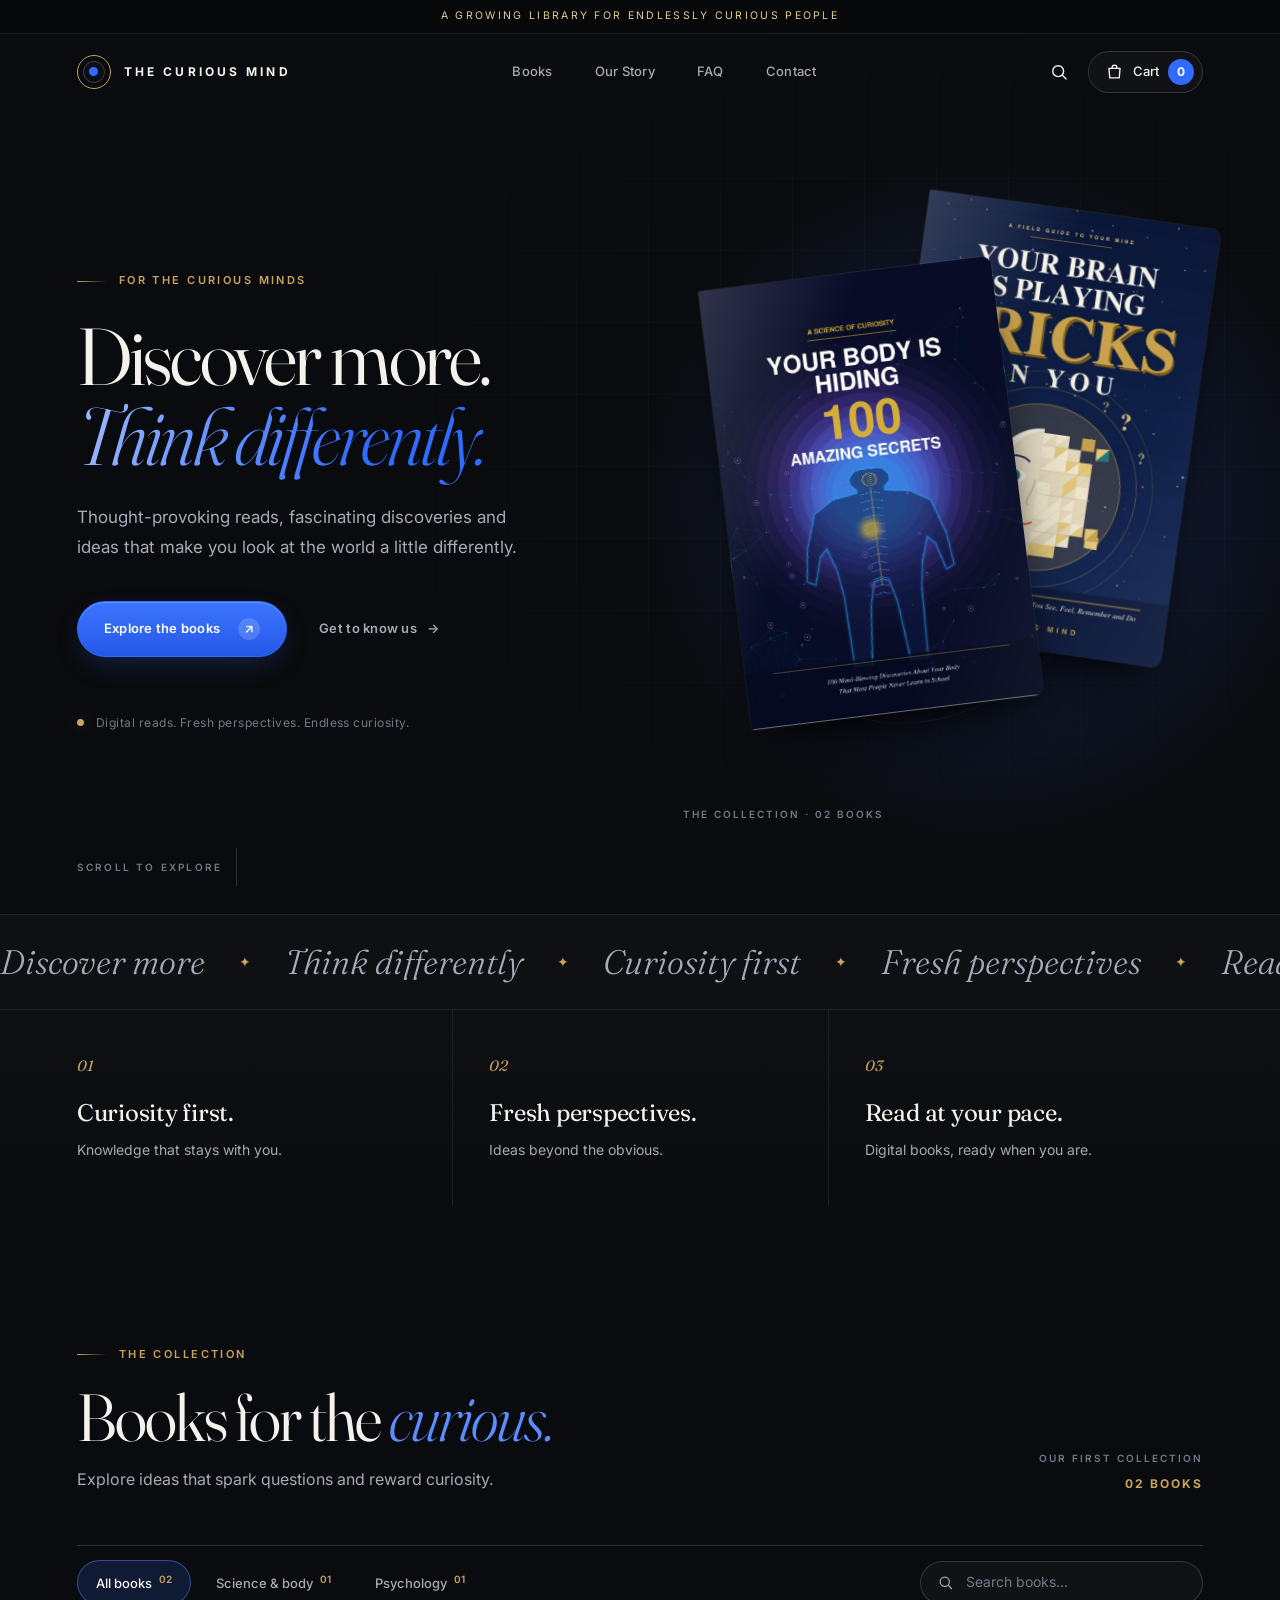
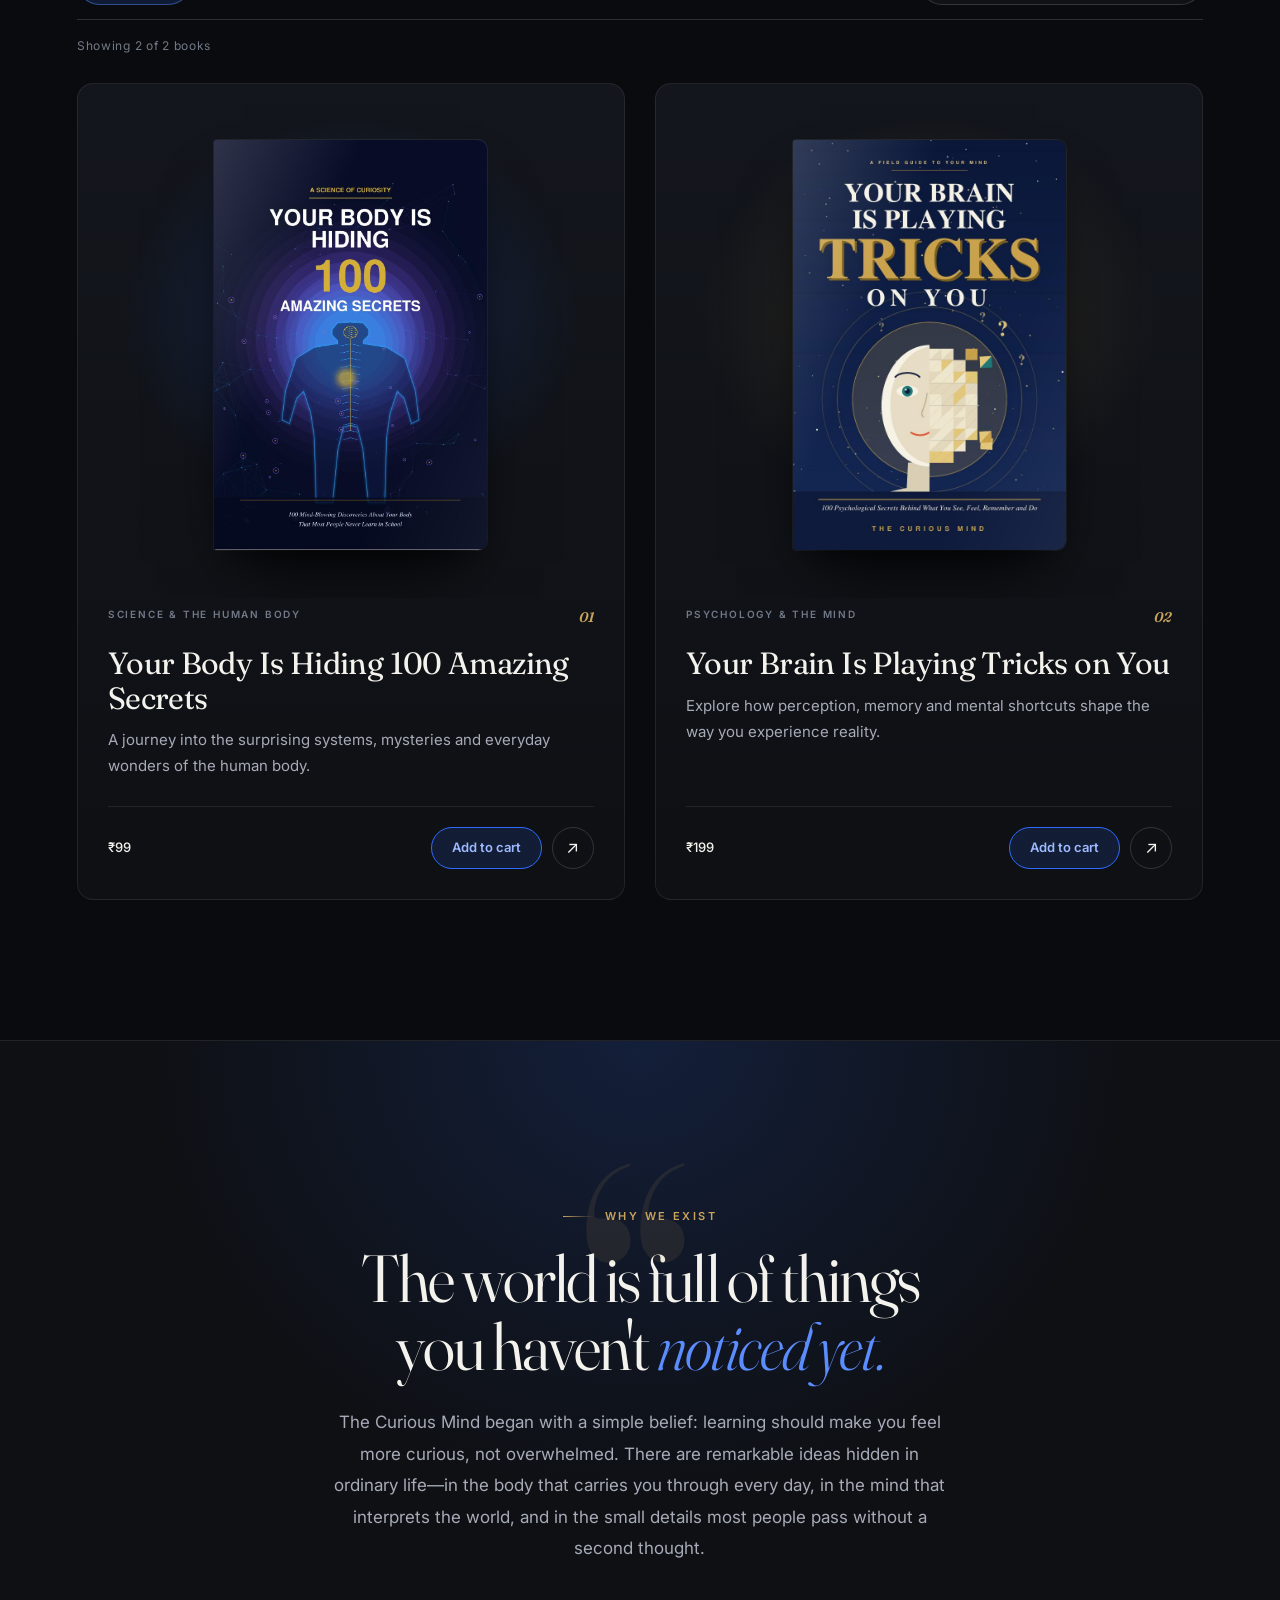
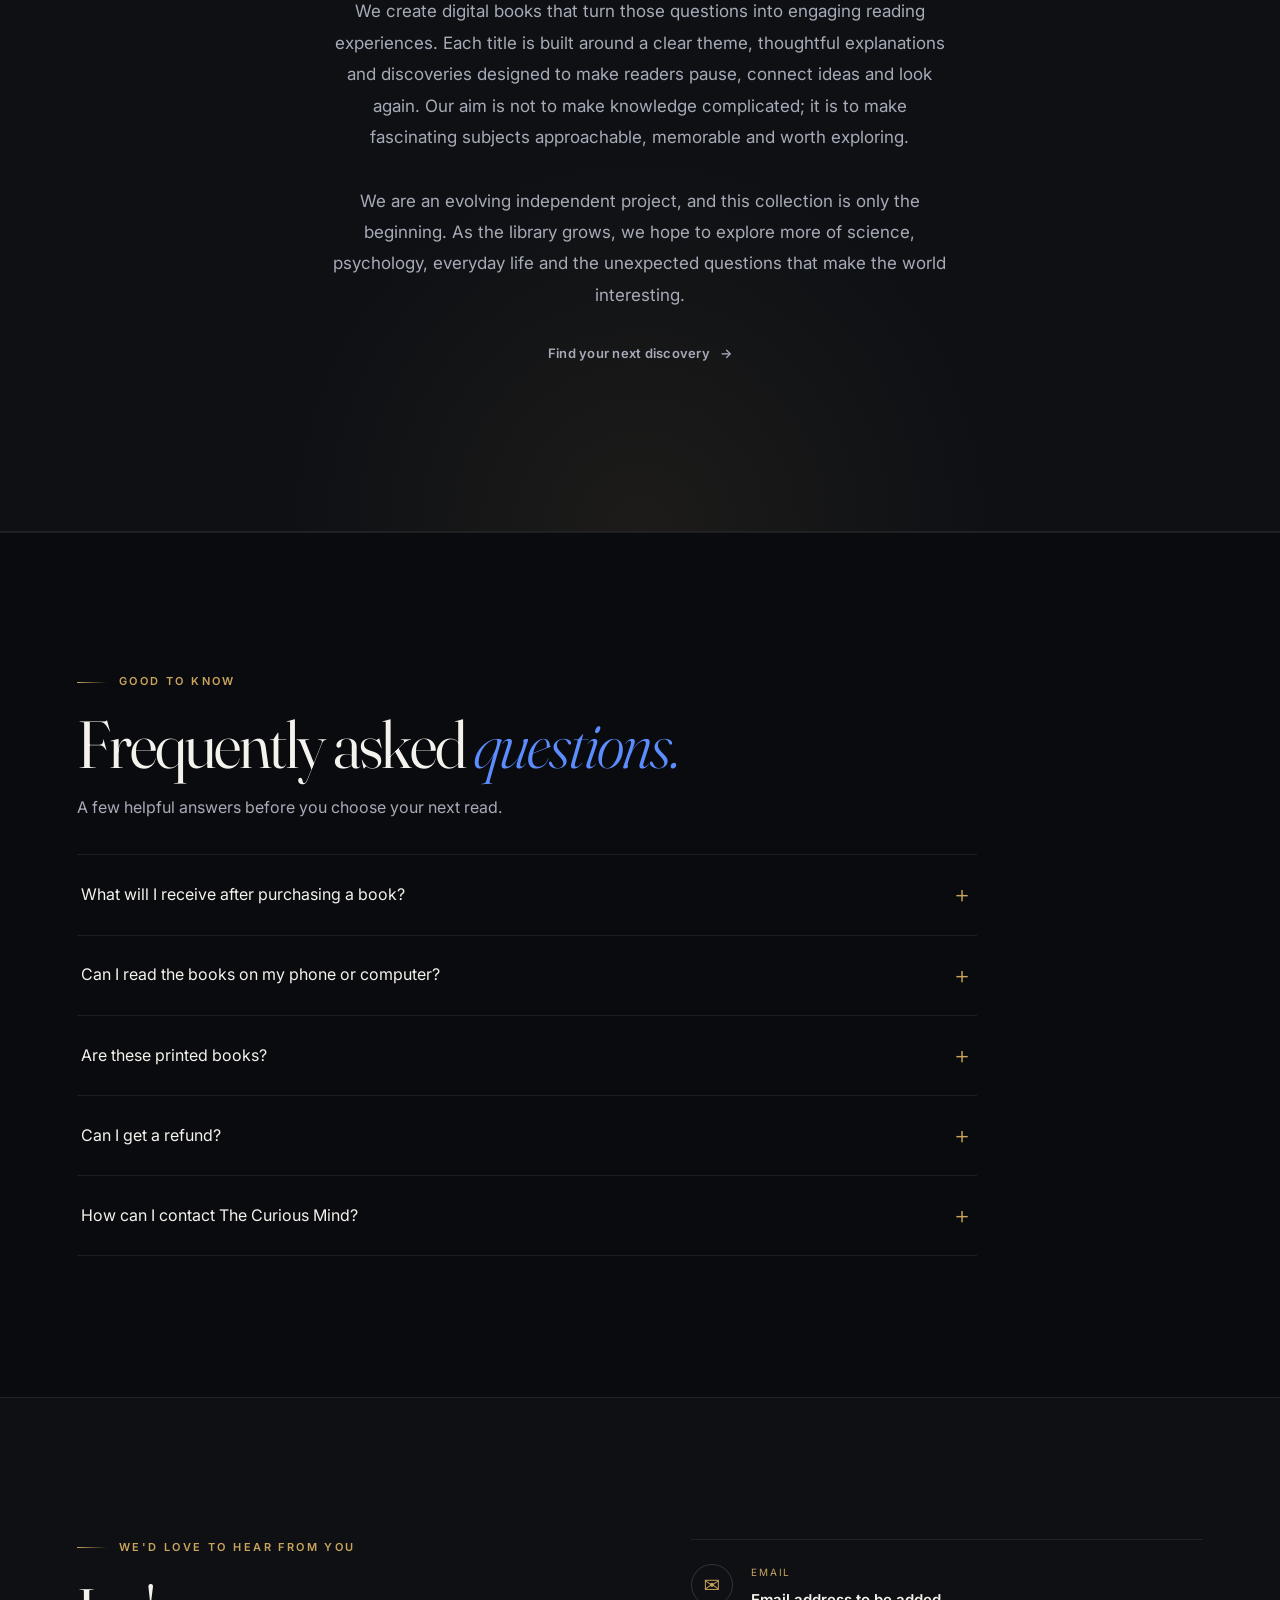
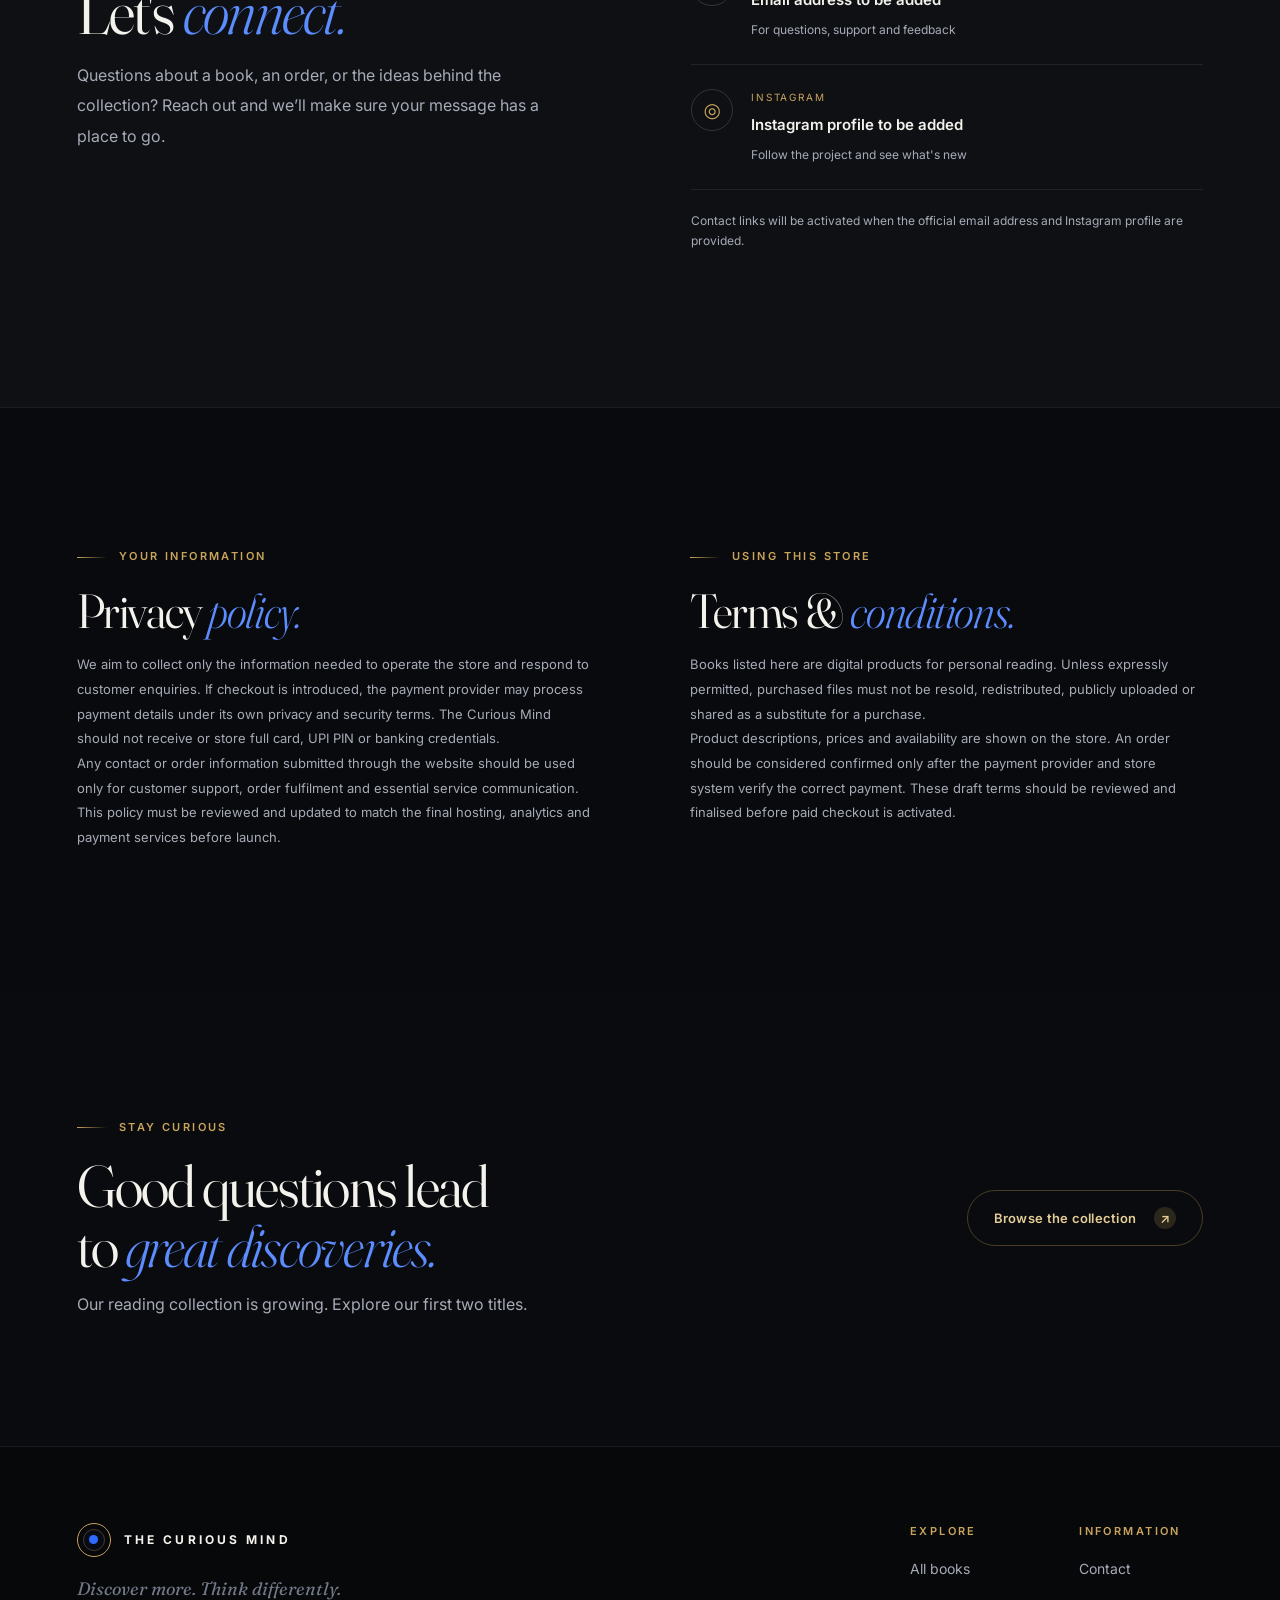
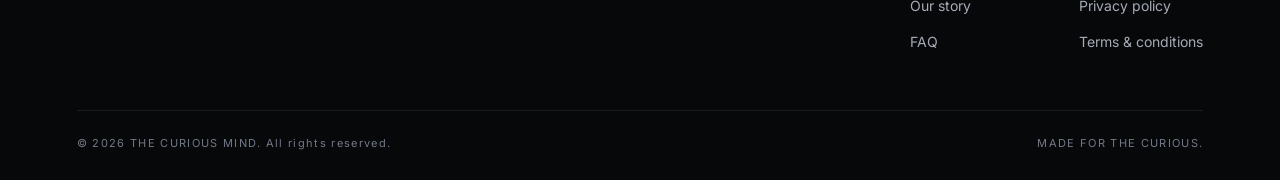
==== commit d13fcd2d: "Add files via upload" ====
--- a/index.html
+++ b/index.html
@@ -39,7 +39,8 @@
       <nav class="nav" id="nav" aria-label="Main">
         <a href="#books">Books</a>
         <a href="#about">Our Story</a>
-        <a href="#footer">Contact</a>
+        <a href="#faq">FAQ</a>
+        <a href="#contact">Contact</a>
       </nav>
 
       <div class="header-actions">
@@ -141,8 +142,44 @@
         <span class="quote-mark" aria-hidden="true">“</span>
         <div class="eyebrow reveal"><i></i> WHY WE EXIST</div>
         <h2 class="reveal" style="--d:.06s">The world is full of things<br>you haven't <em>noticed yet.</em></h2>
-        <p class="reveal" style="--d:.12s">We create accessible digital reads around fascinating questions, overlooked details and ideas worth thinking about. Because curiosity can turn an ordinary moment into a discovery.</p>
-        <a class="link-arrow reveal" style="--d:.18s" href="#books">Find your next discovery <i>→</i></a>
+        <p class="reveal" style="--d:.12s">The Curious Mind began with a simple belief: learning should make you feel more curious, not overwhelmed. There are remarkable ideas hidden in ordinary life—in the body that carries you through every day, in the mind that interprets the world, and in the small details most people pass without a second thought.</p>
+        <p class="reveal" style="--d:.16s">We create digital books that turn those questions into engaging reading experiences. Each title is built around a clear theme, thoughtful explanations and discoveries designed to make readers pause, connect ideas and look again. Our aim is not to make knowledge complicated; it is to make fascinating subjects approachable, memorable and worth exploring.</p>
+        <p class="reveal" style="--d:.20s">We are an evolving independent project, and this collection is only the beginning. As the library grows, we hope to explore more of science, psychology, everyday life and the unexpected questions that make the world interesting.</p>
+        <a class="link-arrow reveal" style="--d:.24s" href="#books">Find your next discovery <i>→</i></a>
+      </div>
+    </section>
+
+    <!-- FAQ -->
+    <section class="section info-section" id="faq">
+      <div class="container">
+        <header class="section-head"><div><div class="eyebrow"><i></i> GOOD TO KNOW</div><h2>Frequently asked <em>questions.</em></h2><p class="section-sub">A few helpful answers before you choose your next read.</p></div></header>
+        <div class="faq-list">
+          <details><summary>What will I receive after purchasing a book?<span>＋</span></summary><p>Each title is a digital eBook in PDF format. Once secure online checkout and payment verification are enabled, the download instructions will be shown after a successful order.</p></details>
+          <details><summary>Can I read the books on my phone or computer?<span>＋</span></summary><p>Yes. PDF eBooks can generally be opened on phones, tablets and computers using a PDF reader.</p></details>
+          <details><summary>Are these printed books?<span>＋</span></summary><p>No. The titles currently listed in this collection are digital eBooks, not physical printed copies.</p></details>
+          <details><summary>Can I get a refund?<span>＋</span></summary><p>Because digital files can be accessed and copied, refund eligibility will be explained in the final digital-products policy before checkout is enabled. If you have an order issue, contact us with your order details.</p></details>
+          <details><summary>How can I contact The Curious Mind?<span>＋</span></summary><p>Use the contact details in the Contact section. The email address and Instagram profile will be added once provided by the store owner.</p></details>
+        </div>
+      </div>
+    </section>
+
+    <!-- CONTACT -->
+    <section class="section info-section contact-section" id="contact">
+      <div class="container contact-grid">
+        <div><div class="eyebrow"><i></i> WE'D LOVE TO HEAR FROM YOU</div><h2>Let's <em>connect.</em></h2><p class="section-sub">Questions about a book, an order, or the ideas behind the collection? Reach out and we’ll make sure your message has a place to go.</p></div>
+        <div class="contact-methods">
+          <div class="contact-method"><span class="contact-icon">✉</span><div><small>EMAIL</small><strong id="contactEmail">Email address to be added</strong><p>For questions, support and feedback</p></div></div>
+          <div class="contact-method"><span class="contact-icon">◎</span><div><small>INSTAGRAM</small><strong id="contactInstagram">Instagram profile to be added</strong><p>Follow the project and see what's new</p></div></div>
+          <p class="contact-note">Contact links will be activated when the official email address and Instagram profile are provided.</p>
+        </div>
+      </div>
+    </section>
+
+    <!-- POLICIES -->
+    <section class="section info-section policy-section" id="policies">
+      <div class="container policy-grid">
+        <article id="privacy"><div class="eyebrow"><i></i> YOUR INFORMATION</div><h2>Privacy <em>policy.</em></h2><p>We aim to collect only the information needed to operate the store and respond to customer enquiries. If checkout is introduced, the payment provider may process payment details under its own privacy and security terms. The Curious Mind should not receive or store full card, UPI PIN or banking credentials.</p><p>Any contact or order information submitted through the website should be used only for customer support, order fulfilment and essential service communication. This policy must be reviewed and updated to match the final hosting, analytics and payment services before launch.</p></article>
+        <article id="terms"><div class="eyebrow"><i></i> USING THIS STORE</div><h2>Terms &amp; <em>conditions.</em></h2><p>Books listed here are digital products for personal reading. Unless expressly permitted, purchased files must not be resold, redistributed, publicly uploaded or shared as a substitute for a purchase.</p><p>Product descriptions, prices and availability are shown on the store. An order should be considered confirmed only after the payment provider and store system verify the correct payment. These draft terms should be reviewed and finalised before paid checkout is activated.</p></article>
       </div>
     </section>
 
@@ -170,8 +207,8 @@
           <p>Discover more. Think differently.</p>
         </div>
         <div class="footer-links">
-          <div><b>EXPLORE</b><a href="#books">All books</a><a href="#about">Our story</a></div>
-          <div><b>INFORMATION</b><a href="mailto:hello@thecuriousmind.example">Contact</a><a href="#">Privacy policy</a><a href="#">Terms &amp; conditions</a></div>
+          <div><b>EXPLORE</b><a href="#books">All books</a><a href="#about">Our story</a><a href="#faq">FAQ</a></div>
+          <div><b>INFORMATION</b><a href="#contact">Contact</a><a href="#privacy">Privacy policy</a><a href="#terms">Terms &amp; conditions</a></div>
         </div>
       </div>
       <div class="footer-bottom"><span>© 2026 THE CURIOUS MIND. All rights reserved.</span><span>MADE FOR THE CURIOUS.</span></div>
@@ -190,7 +227,8 @@
     </div>
     <div id="cartItems" class="cart-items"></div>
     <div class="cart-bottom" id="cartBottom" hidden>
-      <p>Checkout will be enabled after prices and secure payment are configured.</p>
+      <div class="cart-total-row"><span>Subtotal</span><strong id="cartTotal">₹0</strong></div>
+      <p>Secure checkout is being prepared. Payment and automatic downloads will be enabled only after verified payment processing is connected.</p>
       <button class="disabled-btn" type="button" disabled aria-disabled="true">Checkout — coming soon</button>
     </div>
   </aside>
--- a/css/layout.css
+++ b/css/layout.css
@@ -128,3 +128,33 @@
 .footer-links a { color: var(--muted); font-size: 14px; transition: color 0.25s, transform 0.25s var(--ease); }
 .footer-links a:hover { color: var(--text); transform: translateX(4px); }
 .footer-bottom { display: flex; justify-content: space-between; gap: 16px; padding-top: 24px; border-top: 1px solid var(--line); color: var(--faint); font-size: 11px; letter-spacing: 0.12em; }
+
+/* Additional trust, support and information sections */
+.info-section { background: var(--bg); border-top: 1px solid var(--line); }
+.info-section .section-head { margin-bottom: 34px; }
+.faq-list { max-width: 900px; border-top: 1px solid var(--line); }
+.faq-list details { border-bottom: 1px solid var(--line); padding: 0; }
+.faq-list summary { list-style: none; display: flex; align-items: center; justify-content: space-between; gap: 20px; padding: 22px 4px; color: var(--text); font-size: 16px; cursor: pointer; }
+.faq-list summary::-webkit-details-marker { display: none; }
+.faq-list summary span { color: var(--gold); font-size: 22px; transition: transform .2s; }
+.faq-list details[open] summary span { transform: rotate(45deg); }
+.faq-list details p { max-width: 760px; padding: 0 42px 22px 4px; margin: 0; color: var(--muted); font-size: 14px; line-height: 1.85; }
+.contact-section { background: var(--bg-2); }
+.contact-grid { display: grid; grid-template-columns: 1fr 1fr; gap: clamp(36px, 8vw, 110px); align-items: start; }
+.contact-grid h2, .policy-grid h2 { margin: 20px 0 16px; font-size: clamp(38px, 5vw, 64px); line-height: 1.05; font-weight: 350; letter-spacing: -.03em; }
+.contact-grid h2 em, .policy-grid h2 em { color: var(--blue-2); font-weight: 300; }
+.contact-grid .section-sub { max-width: 480px; line-height: 1.9; }
+.contact-methods { border-top: 1px solid var(--line); }
+.contact-method { display: flex; gap: 18px; padding: 24px 0; border-bottom: 1px solid var(--line); }
+.contact-icon { flex: 0 0 42px; width: 42px; height: 42px; display: grid; place-items: center; border: 1px solid var(--line-2); border-radius: 50%; color: var(--gold); font-size: 20px; }
+.contact-method small { display: block; margin-bottom: 7px; color: var(--gold); font-size: 10px; letter-spacing: .18em; }
+.contact-method strong { color: var(--text); font-size: 15px; font-weight: 600; }
+.contact-method p, .contact-note { margin: 7px 0 0; color: var(--muted); font-size: 12px; line-height: 1.7; }
+.contact-note { padding: 14px 0; }
+.policy-section { background: #090a0d; }
+.policy-grid { display: grid; grid-template-columns: 1fr 1fr; gap: clamp(36px, 8vw, 100px); }
+.policy-grid article { scroll-margin-top: 100px; }
+.policy-grid h2 { font-size: clamp(32px, 4vw, 48px); }
+.policy-grid p { color: var(--muted); font-size: 13px; line-height: 1.9; }
+.cart-total-row { display: flex; justify-content: space-between; align-items: center; padding: 14px 0 10px; color: var(--muted); font-size: 13px; }
+.cart-total-row strong { color: var(--text); font-size: 18px; }
--- a/css/responsive.css
+++ b/css/responsive.css
@@ -77,3 +77,75 @@
   .card-peek { opacity: 1; transform: translate(-50%, 0); }
   .book-card:hover { transform: none; }
 }
+
+
+/* ---------- Performance refinements ---------- */
+/* Keep the visual identity while avoiding costly blur and pointer effects. */
+.hero-glow {
+  filter: none;
+  animation: none;
+}
+
+.header.scrolled {
+  backdrop-filter: blur(8px) saturate(115%);
+  -webkit-backdrop-filter: blur(8px) saturate(115%);
+}
+
+.scrim {
+  backdrop-filter: none;
+  transition: opacity 0.2s ease, visibility 0.2s ease;
+}
+
+.cart-drawer {
+  transition: transform 0.24s cubic-bezier(0.2, 0.75, 0.25, 1), visibility 0.24s ease;
+}
+
+.sheet-wrap {
+  backdrop-filter: none;
+  transition: opacity 0.22s ease, visibility 0.22s ease;
+}
+
+.sheet {
+  transition: transform 0.24s cubic-bezier(0.2, 0.75, 0.25, 1);
+}
+
+.sheet-x {
+  backdrop-filter: none;
+}
+
+.tilt {
+  transition: transform 0.28s ease;
+  will-change: auto;
+}
+
+.card-peek {
+  backdrop-filter: none;
+}
+
+.cart-item {
+  animation: none;
+}
+
+/* Avoid hover lift/shadow repaint work while the page is being scrolled. */
+@media (hover: hover) and (pointer: fine) {
+  .book-card {
+    transition: transform 0.22s ease, border-color 0.22s ease, box-shadow 0.22s ease;
+  }
+  .book-card:hover {
+    transform: translateY(-4px);
+    box-shadow: 0 18px 36px -28px rgba(0, 0, 0, 0.8), 0 0 0 1px rgba(201, 164, 92, 0.1);
+  }
+}
+
+@media (max-width: 860px) {
+  .header.scrolled {
+    backdrop-filter: none;
+    -webkit-backdrop-filter: none;
+    background: rgba(10, 11, 14, 0.96);
+  }
+}
+@media (max-width: 700px) {
+  .contact-grid, .policy-grid { grid-template-columns: 1fr; gap: 34px; }
+  .faq-list summary { font-size: 14px; }
+  .faq-list details p { font-size: 13px; }
+}
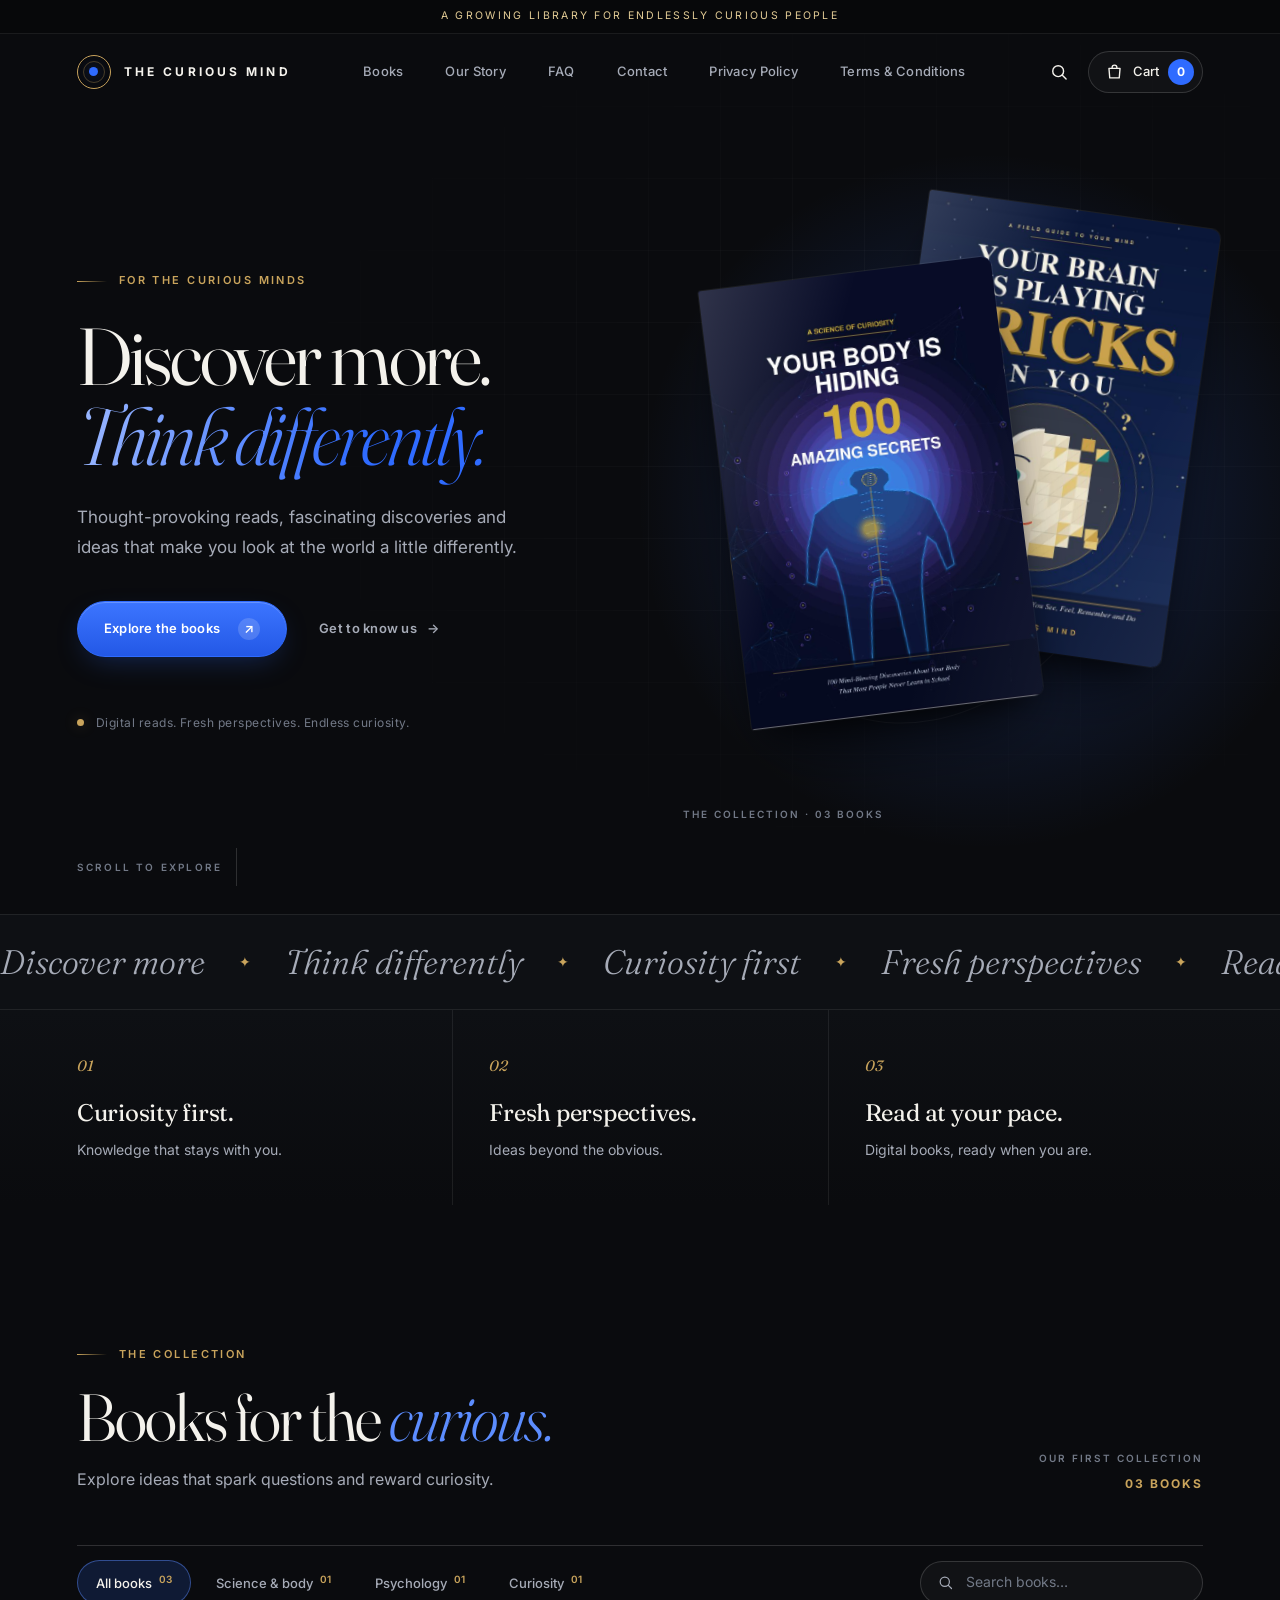
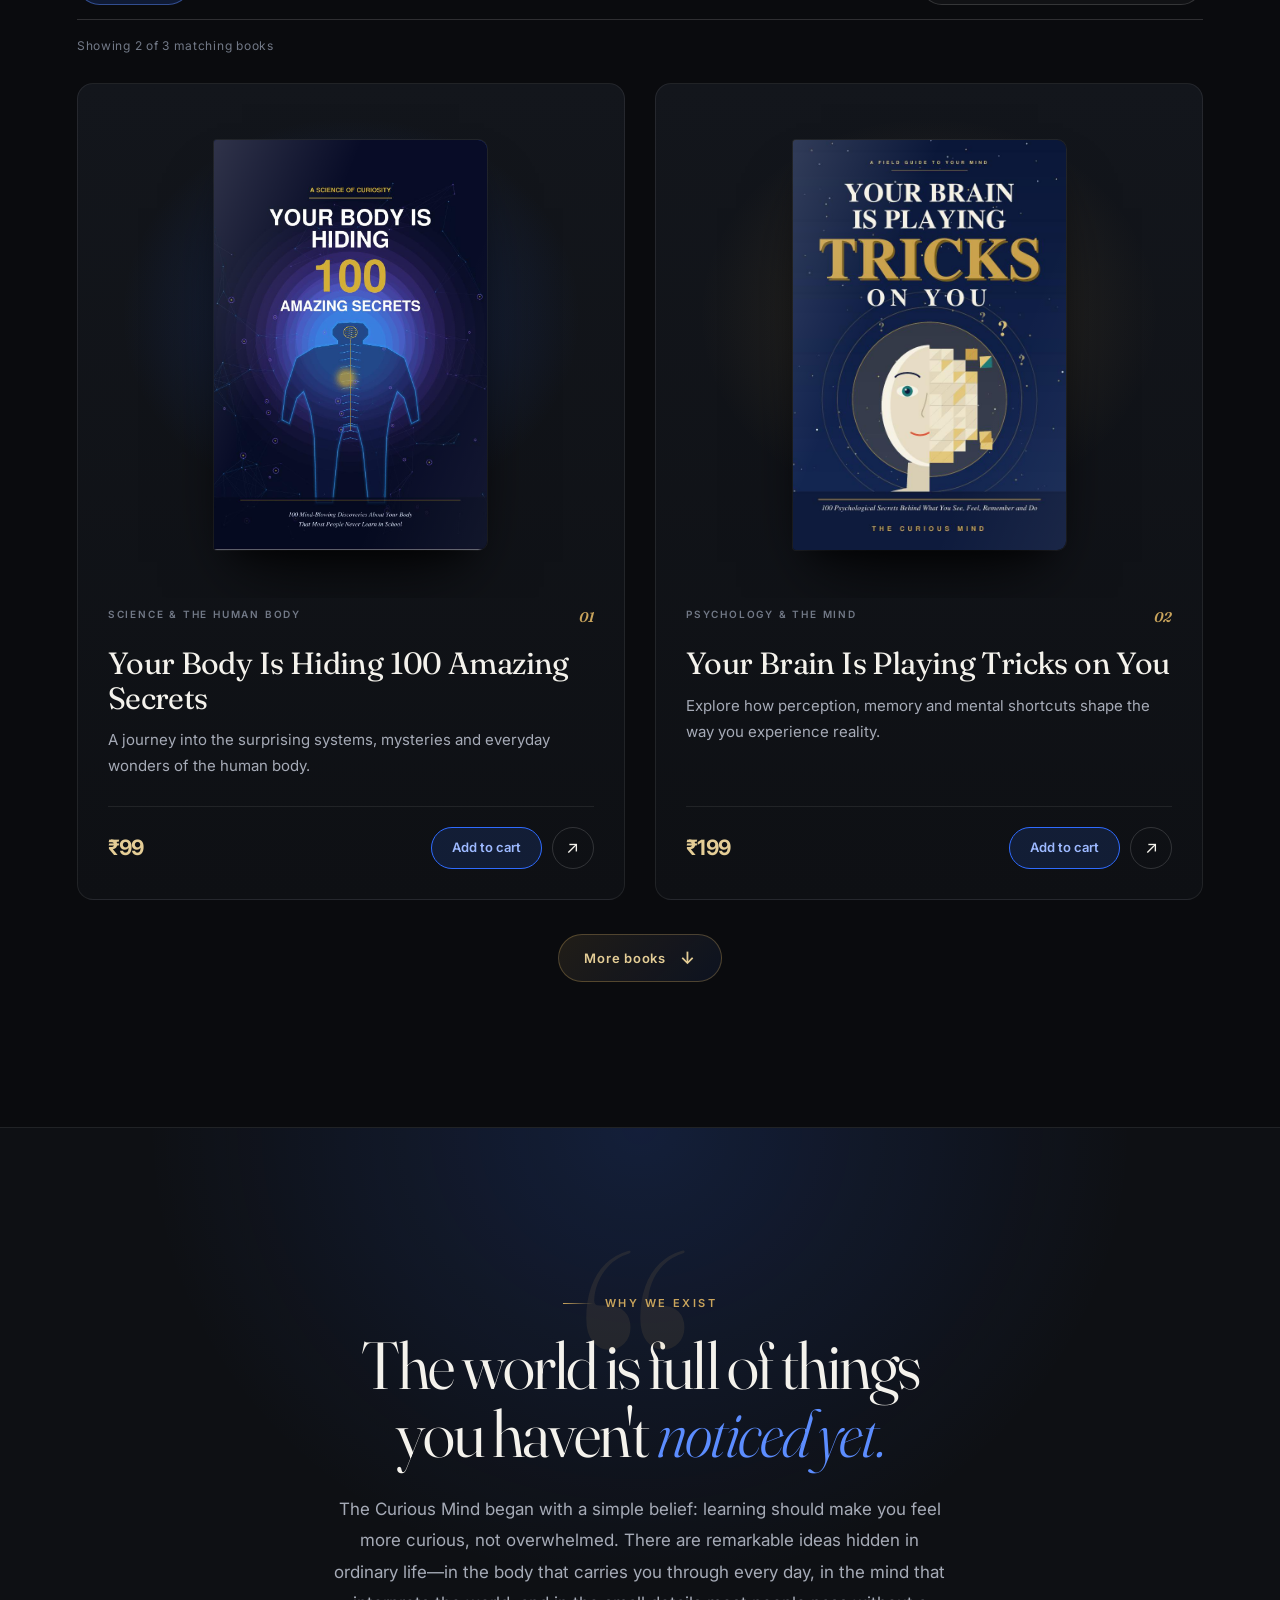
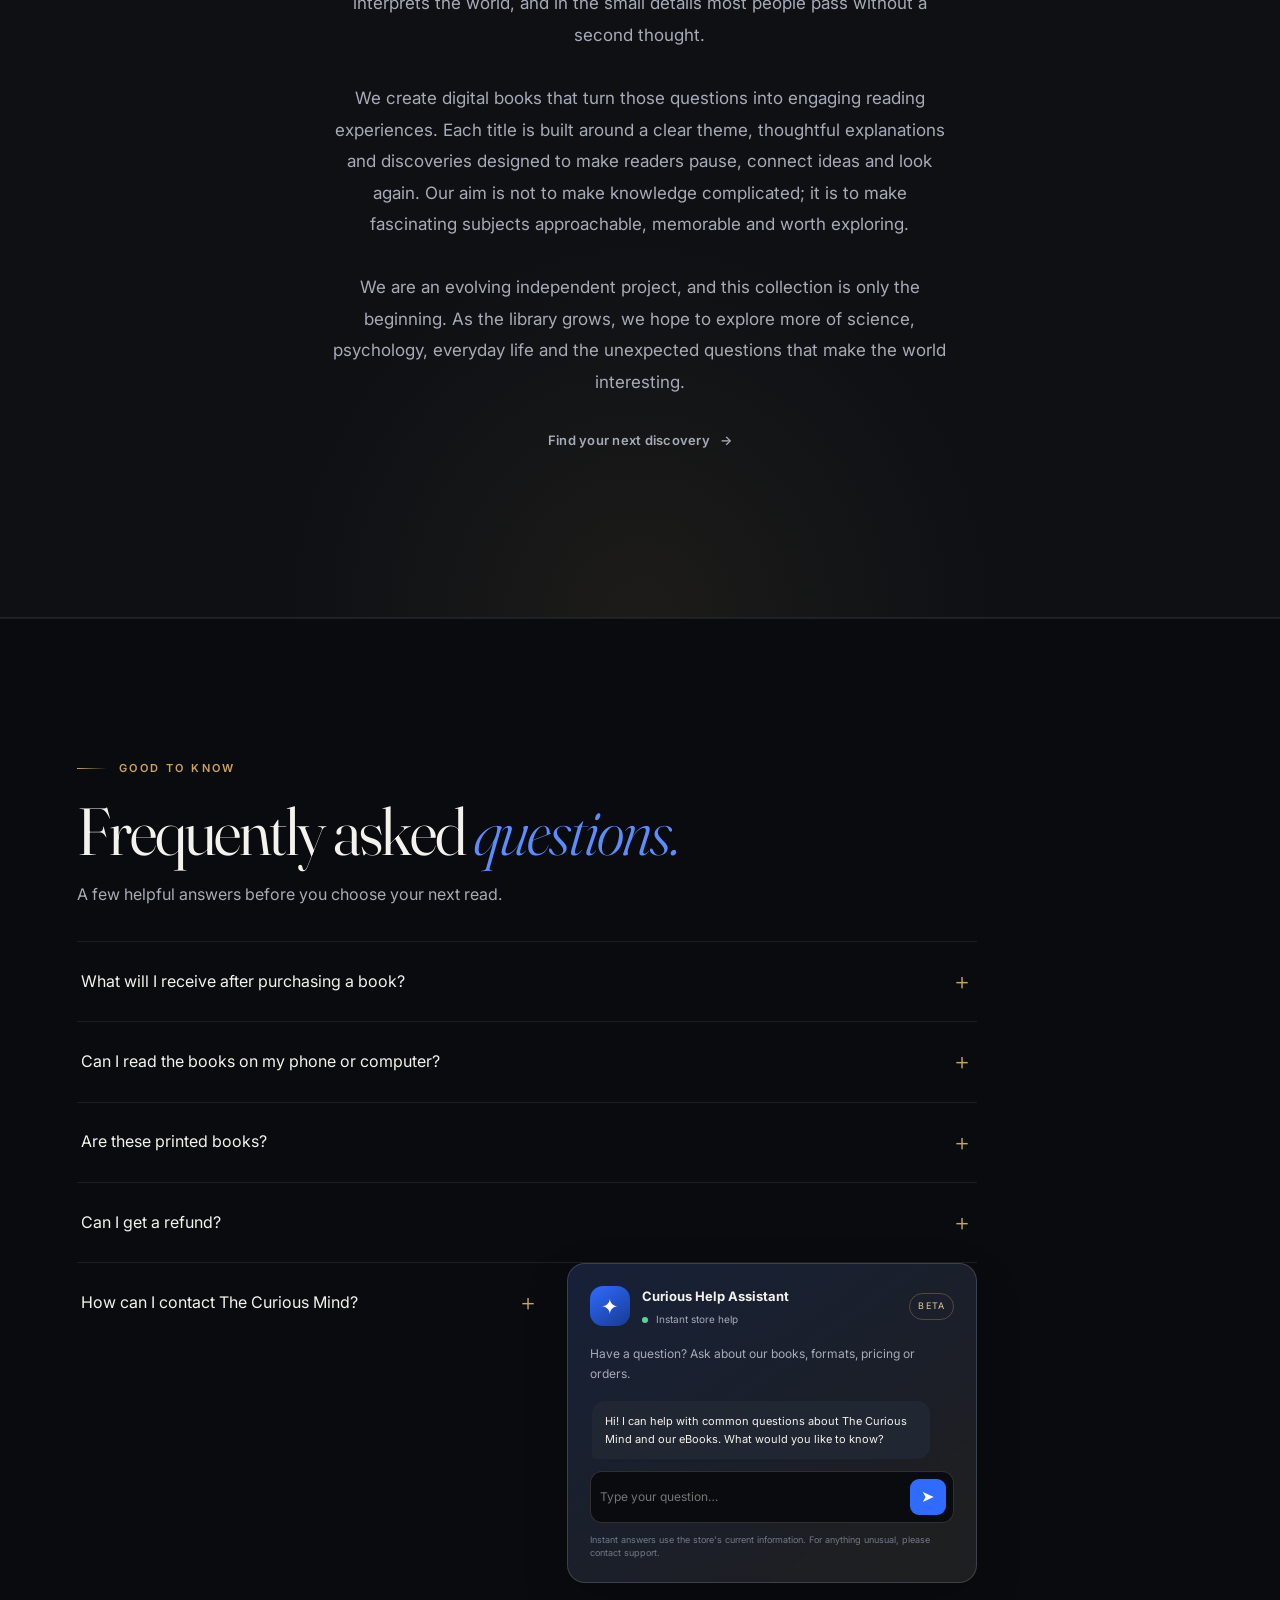
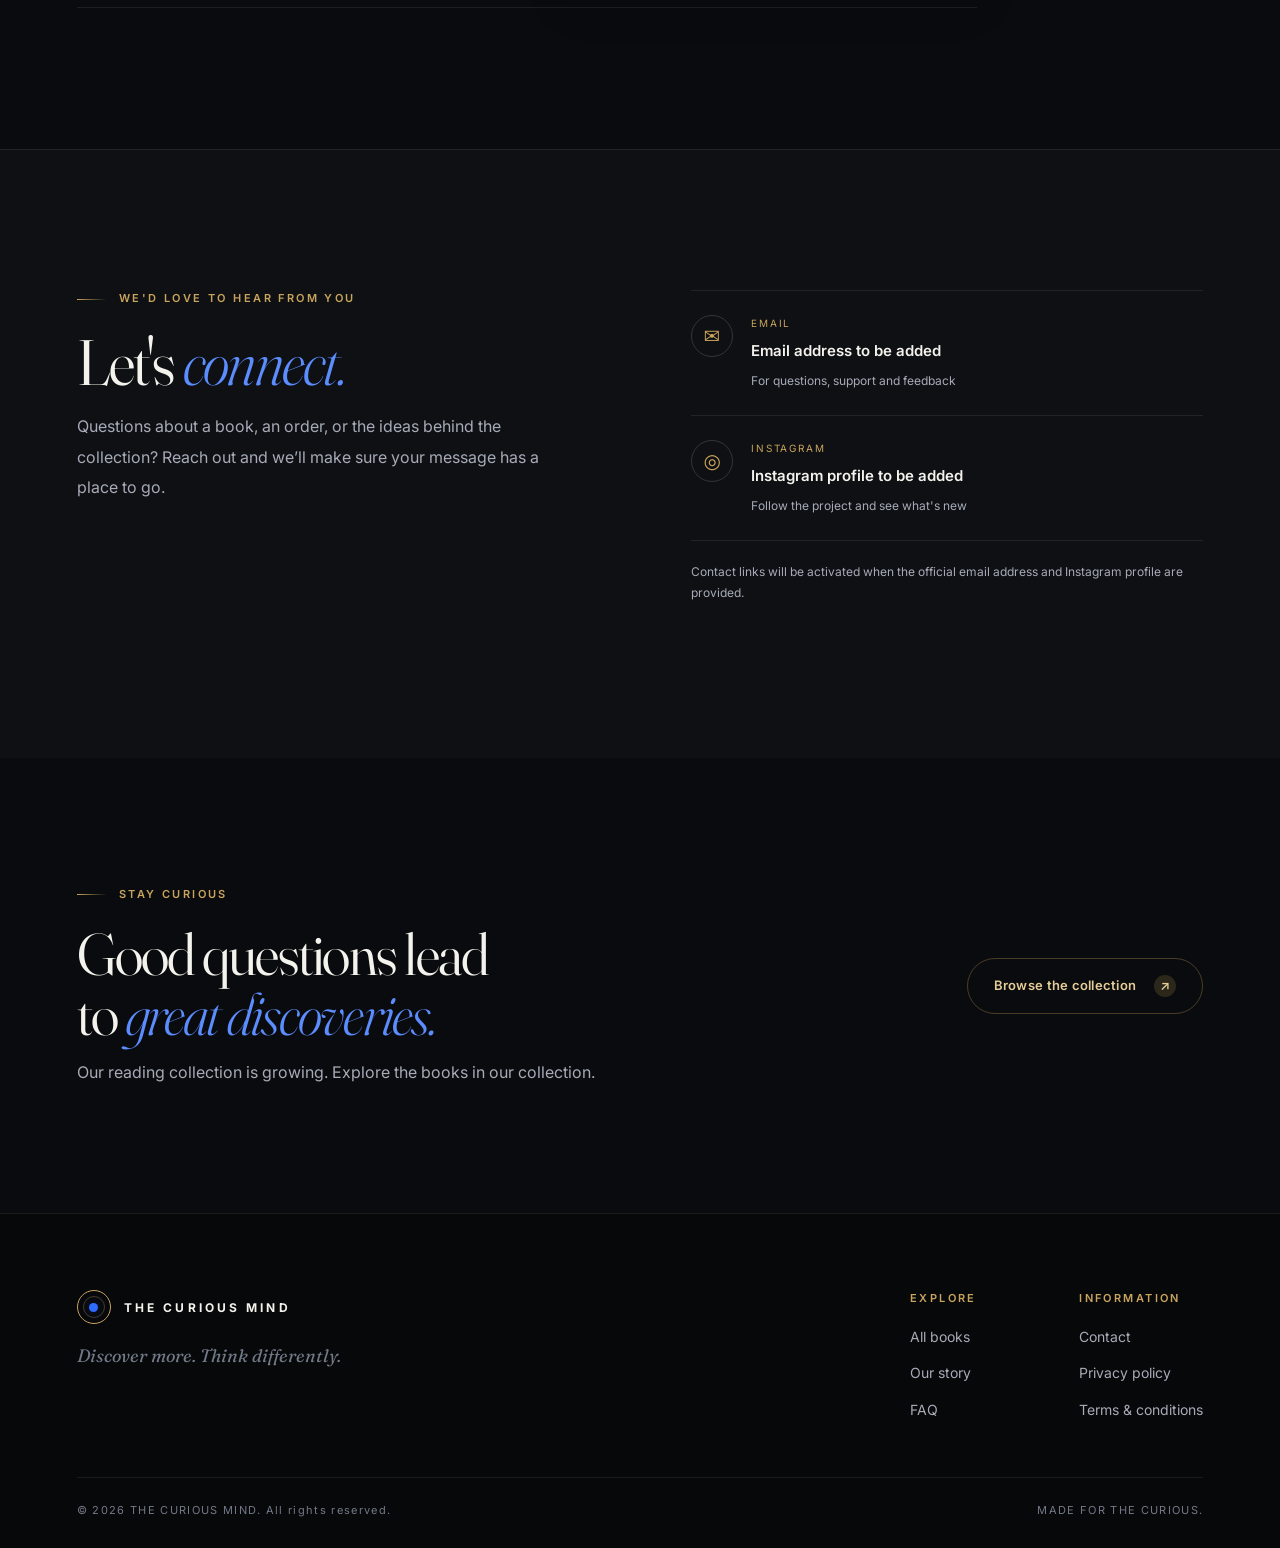
==== commit 25cec848: "Add files via upload" ====
--- a/index.html
+++ b/index.html
@@ -41,6 +41,8 @@
         <a href="#about">Our Story</a>
         <a href="#faq">FAQ</a>
         <a href="#contact">Contact</a>
+        <a href="privacy.html">Privacy Policy</a>
+        <a href="terms.html">Terms &amp; Conditions</a>
       </nav>
 
       <div class="header-actions">
@@ -121,6 +123,7 @@
             <button class="filter active" type="button" data-filter="all" aria-pressed="true">All books <sup data-count="all">02</sup></button>
             <button class="filter" type="button" data-filter="science" aria-pressed="false">Science &amp; body <sup data-count="science">01</sup></button>
             <button class="filter" type="button" data-filter="psychology" aria-pressed="false">Psychology <sup data-count="psychology">01</sup></button>
+            <button class="filter" type="button" data-filter="curiosity" aria-pressed="false">Curiosity <sup data-count="curiosity">01</sup></button>
           </div>
           <label class="search">
             <svg viewBox="0 0 24 24" width="17" height="17" fill="none" stroke="currentColor" stroke-width="1.7" stroke-linecap="round" aria-hidden="true"><circle cx="11" cy="11" r="6.5"/><path d="m16 16 4.5 4.5"/></svg>
@@ -130,6 +133,9 @@
         <p class="result-line" id="resultLine" aria-live="polite"></p>
 
         <div class="book-grid" id="bookGrid"></div>
+        <div class="collection-more-wrap" id="collectionMoreWrap" hidden>
+          <button class="collection-more" id="collectionMore" type="button" aria-expanded="false">More books <span aria-hidden="true">↓</span></button>
+        </div>
         <p class="no-results" id="noResults" hidden>No books match your search. Try another title.</p>
         <noscript><p class="no-results">Please enable JavaScript to browse the collection.</p></noscript>
       </div>
@@ -153,12 +159,23 @@
     <section class="section info-section" id="faq">
       <div class="container">
         <header class="section-head"><div><div class="eyebrow"><i></i> GOOD TO KNOW</div><h2>Frequently asked <em>questions.</em></h2><p class="section-sub">A few helpful answers before you choose your next read.</p></div></header>
-        <div class="faq-list">
-          <details><summary>What will I receive after purchasing a book?<span>＋</span></summary><p>Each title is a digital eBook in PDF format. Once secure online checkout and payment verification are enabled, the download instructions will be shown after a successful order.</p></details>
-          <details><summary>Can I read the books on my phone or computer?<span>＋</span></summary><p>Yes. PDF eBooks can generally be opened on phones, tablets and computers using a PDF reader.</p></details>
-          <details><summary>Are these printed books?<span>＋</span></summary><p>No. The titles currently listed in this collection are digital eBooks, not physical printed copies.</p></details>
-          <details><summary>Can I get a refund?<span>＋</span></summary><p>Because digital files can be accessed and copied, refund eligibility will be explained in the final digital-products policy before checkout is enabled. If you have an order issue, contact us with your order details.</p></details>
-          <details><summary>How can I contact The Curious Mind?<span>＋</span></summary><p>Use the contact details in the Contact section. The email address and Instagram profile will be added once provided by the store owner.</p></details>
+        <div class="faq-layout">
+          <div class="faq-list">
+            <details><summary>What will I receive after purchasing a book?<span>＋</span></summary><p>Each title is a digital eBook in PDF format. Once secure online checkout and payment verification are enabled, the download instructions will be shown after a successful order.</p></details>
+            <details><summary>Can I read the books on my phone or computer?<span>＋</span></summary><p>Yes. PDF eBooks can generally be opened on phones, tablets and computers using a PDF reader.</p></details>
+            <details><summary>Are these printed books?<span>＋</span></summary><p>No. The titles currently listed in this collection are digital eBooks, not physical printed copies.</p></details>
+            <details><summary>Can I get a refund?<span>＋</span></summary><p>Because digital files can be accessed and copied, refund eligibility will be explained in the final digital-products policy before checkout is enabled. If you have an order issue, contact us with your order details.</p></details>
+            <div class="faq-last-row">
+              <details><summary>How can I contact The Curious Mind?<span>＋</span></summary><p>Use the email or Instagram details in the Contact section. Official links will be activated once supplied by the store owner.</p></details>
+              <aside class="help-agent" aria-label="Instant help assistant">
+                <div class="agent-top"><span class="agent-avatar">✦</span><div><strong>Curious Help Assistant</strong><small><i></i> Instant store help</small></div><span class="agent-tag">BETA</span></div>
+                <p class="agent-intro">Have a question? Ask about our books, formats, pricing or orders.</p>
+                <div class="agent-messages" id="agentMessages" aria-live="polite"><div class="agent-bubble agent-bot">Hi! I can help with common questions about The Curious Mind and our eBooks. What would you like to know?</div></div>
+                <form class="agent-form" id="agentForm"><input id="agentInput" type="text" maxlength="240" placeholder="Type your question…" aria-label="Ask the help assistant" required><button type="submit" aria-label="Send question">➤</button></form>
+                <small class="agent-disclaimer">Instant answers use the store's current information. For anything unusual, please contact support.</small>
+              </aside>
+            </div>
+          </div>
         </div>
       </div>
     </section>
@@ -175,21 +192,13 @@
       </div>
     </section>
 
-    <!-- POLICIES -->
-    <section class="section info-section policy-section" id="policies">
-      <div class="container policy-grid">
-        <article id="privacy"><div class="eyebrow"><i></i> YOUR INFORMATION</div><h2>Privacy <em>policy.</em></h2><p>We aim to collect only the information needed to operate the store and respond to customer enquiries. If checkout is introduced, the payment provider may process payment details under its own privacy and security terms. The Curious Mind should not receive or store full card, UPI PIN or banking credentials.</p><p>Any contact or order information submitted through the website should be used only for customer support, order fulfilment and essential service communication. This policy must be reviewed and updated to match the final hosting, analytics and payment services before launch.</p></article>
-        <article id="terms"><div class="eyebrow"><i></i> USING THIS STORE</div><h2>Terms &amp; <em>conditions.</em></h2><p>Books listed here are digital products for personal reading. Unless expressly permitted, purchased files must not be resold, redistributed, publicly uploaded or shared as a substitute for a purchase.</p><p>Product descriptions, prices and availability are shown on the store. An order should be considered confirmed only after the payment provider and store system verify the correct payment. These draft terms should be reviewed and finalised before paid checkout is activated.</p></article>
-      </div>
-    </section>
-
     <!-- CLOSING -->
     <section class="closing">
       <div class="container closing-inner">
         <div>
           <div class="eyebrow reveal"><i></i> STAY CURIOUS</div>
           <h2 class="reveal" style="--d:.06s">Good questions lead<br>to <em>great discoveries.</em></h2>
-          <p class="reveal" style="--d:.12s">Our reading collection is growing. Explore our first two titles.</p>
+          <p class="reveal" style="--d:.12s">Our reading collection is growing. Explore the books in our collection.</p>
         </div>
         <a class="btn btn-outline reveal" style="--d:.18s" href="#books"><span>Browse the collection</span><i class="arrow">↗</i></a>
       </div>
@@ -208,7 +217,7 @@
         </div>
         <div class="footer-links">
           <div><b>EXPLORE</b><a href="#books">All books</a><a href="#about">Our story</a><a href="#faq">FAQ</a></div>
-          <div><b>INFORMATION</b><a href="#contact">Contact</a><a href="#privacy">Privacy policy</a><a href="#terms">Terms &amp; conditions</a></div>
+          <div><b>INFORMATION</b><a href="#contact">Contact</a><a href="privacy.html">Privacy policy</a><a href="terms.html">Terms &amp; conditions</a></div>
         </div>
       </div>
       <div class="footer-bottom"><span>© 2026 THE CURIOUS MIND. All rights reserved.</span><span>MADE FOR THE CURIOUS.</span></div>
@@ -249,5 +258,6 @@
   <script src="js/detail.js"></script>
   <script src="js/effects.js"></script>
   <script src="js/main.js"></script>
+  <script src="js/faq-assistant.js"></script>
 </body>
 </html>
--- a/css/components.css
+++ b/css/components.css
@@ -144,3 +144,18 @@
 .also-item i { font-style: normal; color: var(--gold); transition: transform 0.3s var(--ease); }
 .also-item:hover { border-color: var(--gold-dim); background: rgba(201, 164, 92, 0.06); transform: translateX(4px); }
 .also-item:hover i { transform: translate(3px, -3px); }
+
+/* FAQ instant-help assistant */
+.faq-layout{display:grid;grid-template-columns:1fr;gap:24px}.faq-last-row{display:grid;grid-template-columns:minmax(0,1fr) minmax(300px,.88fr);gap:24px;align-items:stretch;border-bottom:1px solid var(--line);padding:0 0 24px}.faq-last-row>details{border:0;align-self:start}.faq-last-row>details summary{padding:22px 4px}.help-agent{padding:22px;border:1px solid var(--line-2);border-radius:18px;background:linear-gradient(145deg,rgba(47,107,255,.12),rgba(201,164,92,.06) 90%),var(--surface);box-shadow:0 18px 45px rgba(0,0,0,.18);min-width:0}.agent-top{display:flex;align-items:center;gap:12px}.agent-avatar{width:40px;height:40px;display:grid;place-items:center;border-radius:13px;background:linear-gradient(145deg,var(--blue),#183b91);color:white;font-size:21px}.agent-top strong,.agent-top small{display:block}.agent-top strong{font-size:13px}.agent-top small{margin-top:4px;color:var(--muted);font-size:10px}.agent-top small i{display:inline-block;width:6px;height:6px;margin-right:5px;border-radius:50%;background:#54d69a}.agent-tag{margin-left:auto;padding:5px 8px;border:1px solid var(--gold-dim);border-radius:20px;color:var(--gold-2);font-size:9px;letter-spacing:.12em}.agent-intro{margin:17px 0 12px;color:var(--muted);font-size:12px;line-height:1.7}.agent-messages{display:flex;flex-direction:column;gap:9px;max-height:210px;overflow:auto;padding:4px 2px 12px}.agent-bubble{max-width:94%;padding:11px 13px;border-radius:13px;font-size:11px;line-height:1.65}.agent-bot{align-self:flex-start;background:var(--surface-3);color:var(--text);border-bottom-left-radius:4px}.agent-user{align-self:flex-end;background:#244da9;color:white;border-bottom-right-radius:4px}.agent-form{display:flex;gap:8px;padding:7px;border:1px solid var(--line-2);border-radius:12px;background:var(--bg)}.agent-form input{flex:1;min-width:0;border:0;outline:0;background:transparent;color:var(--text);font-size:12px}.agent-form button{width:36px;height:36px;border:0;border-radius:9px;background:var(--blue);color:white}.agent-disclaimer{display:block;margin-top:10px;color:var(--faint);font-size:9px;line-height:1.5}
+/* Make catalogue prices more prominent */
+.book-price,.price{font-size:clamp(18px,1.65vw,22px)!important;font-weight:700!important;letter-spacing:-.035em;color:var(--gold-2)!important}.book-foot .price{display:inline-flex;align-items:center;gap:3px}.detail-price,.sheet-price{font-size:28px!important;font-weight:700!important;color:var(--gold-2)!important}
+@media(max-width:760px){.faq-last-row{grid-template-columns:1fr;gap:10px}.help-agent{margin-top:8px}.agent-messages{max-height:180px}}
+
+
+/* ---------- Expandable collection ---------- */
+.collection-more-wrap { display: flex; justify-content: center; margin: 34px 0 4px; }
+.collection-more-wrap[hidden] { display: none; }
+.collection-more { display: inline-flex; align-items: center; gap: 14px; padding: 13px 25px; border: 1px solid var(--gold-dim); border-radius: 999px; background: linear-gradient(135deg, rgba(201,164,92,.12), rgba(47,107,255,.08)); color: var(--gold-2); font: inherit; font-size: 13px; font-weight: 600; letter-spacing: .06em; cursor: pointer; transition: transform .25s ease, border-color .25s ease, background .25s ease; }
+.collection-more span { font-size: 17px; line-height: 1; }
+.collection-more:hover { transform: translateY(-2px); border-color: var(--gold); background: rgba(201,164,92,.18); }
+.collection-more:focus-visible { outline: 2px solid var(--gold); outline-offset: 4px; }
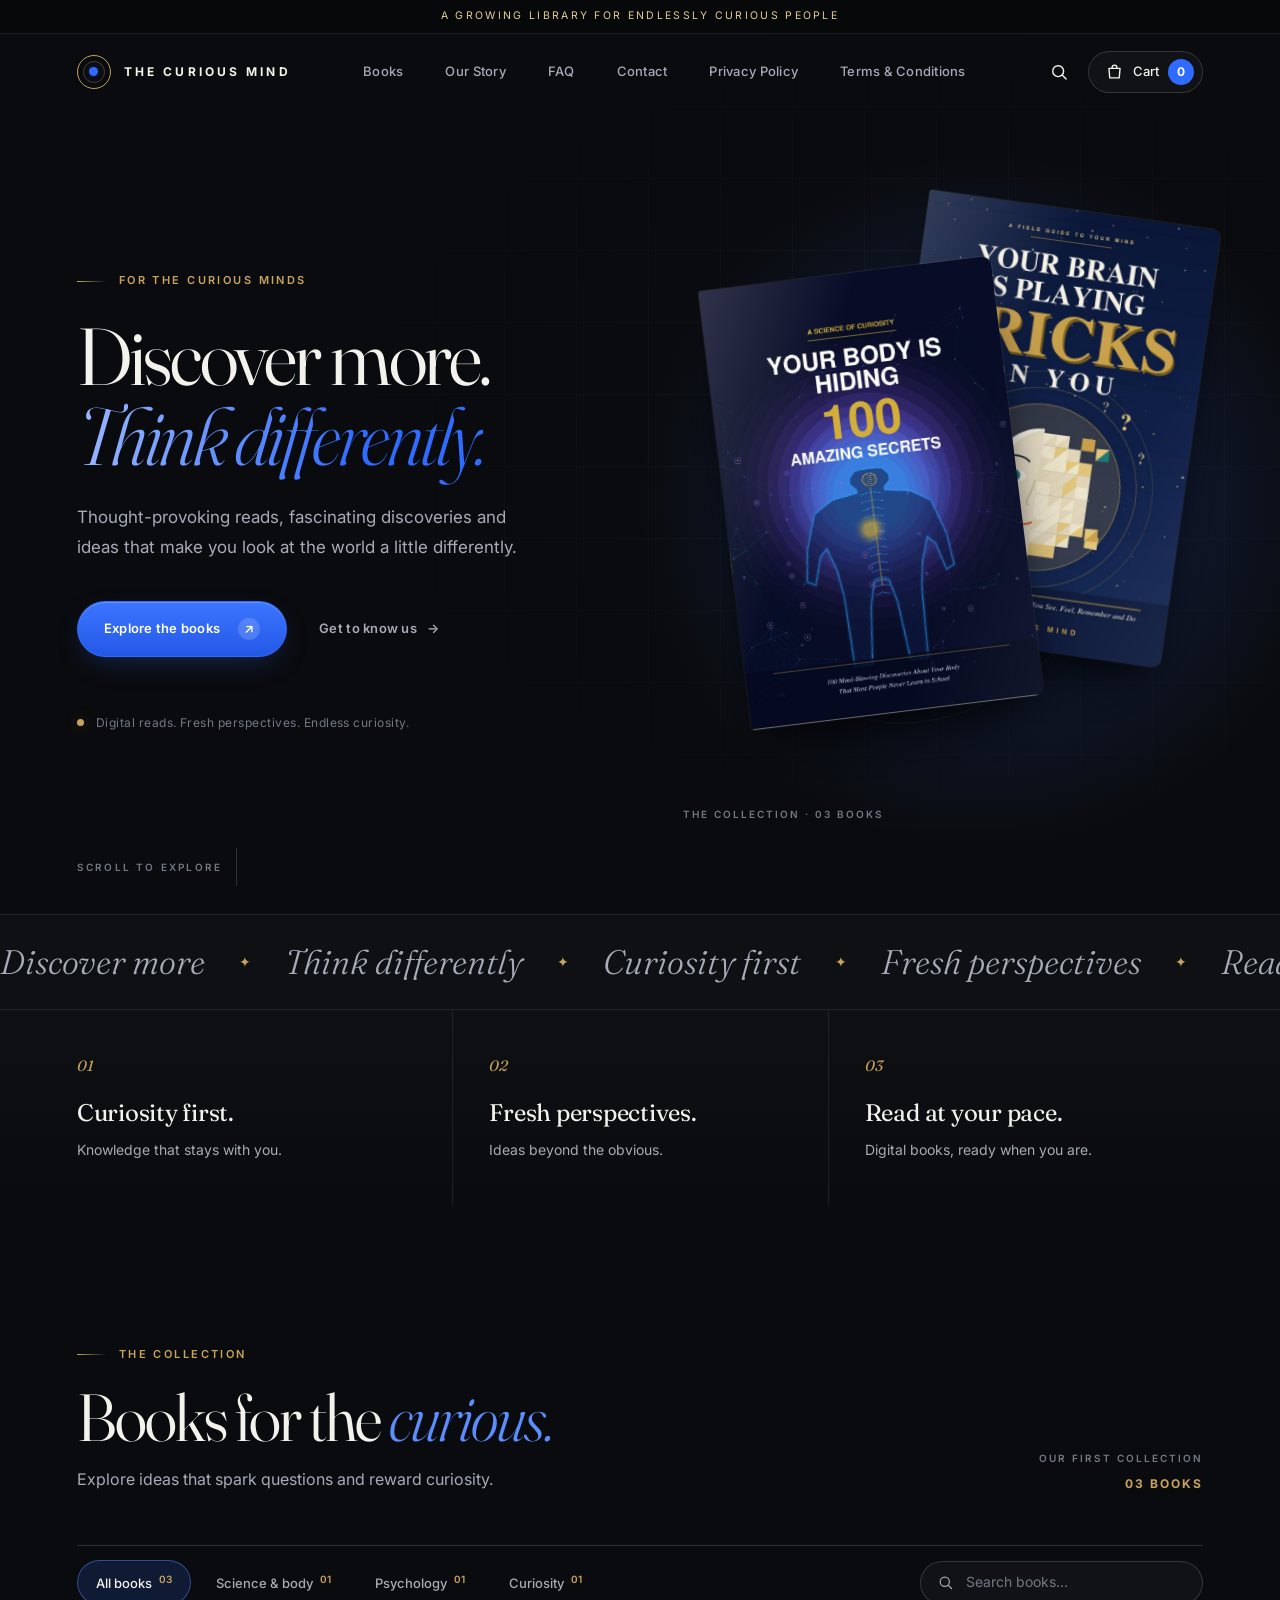
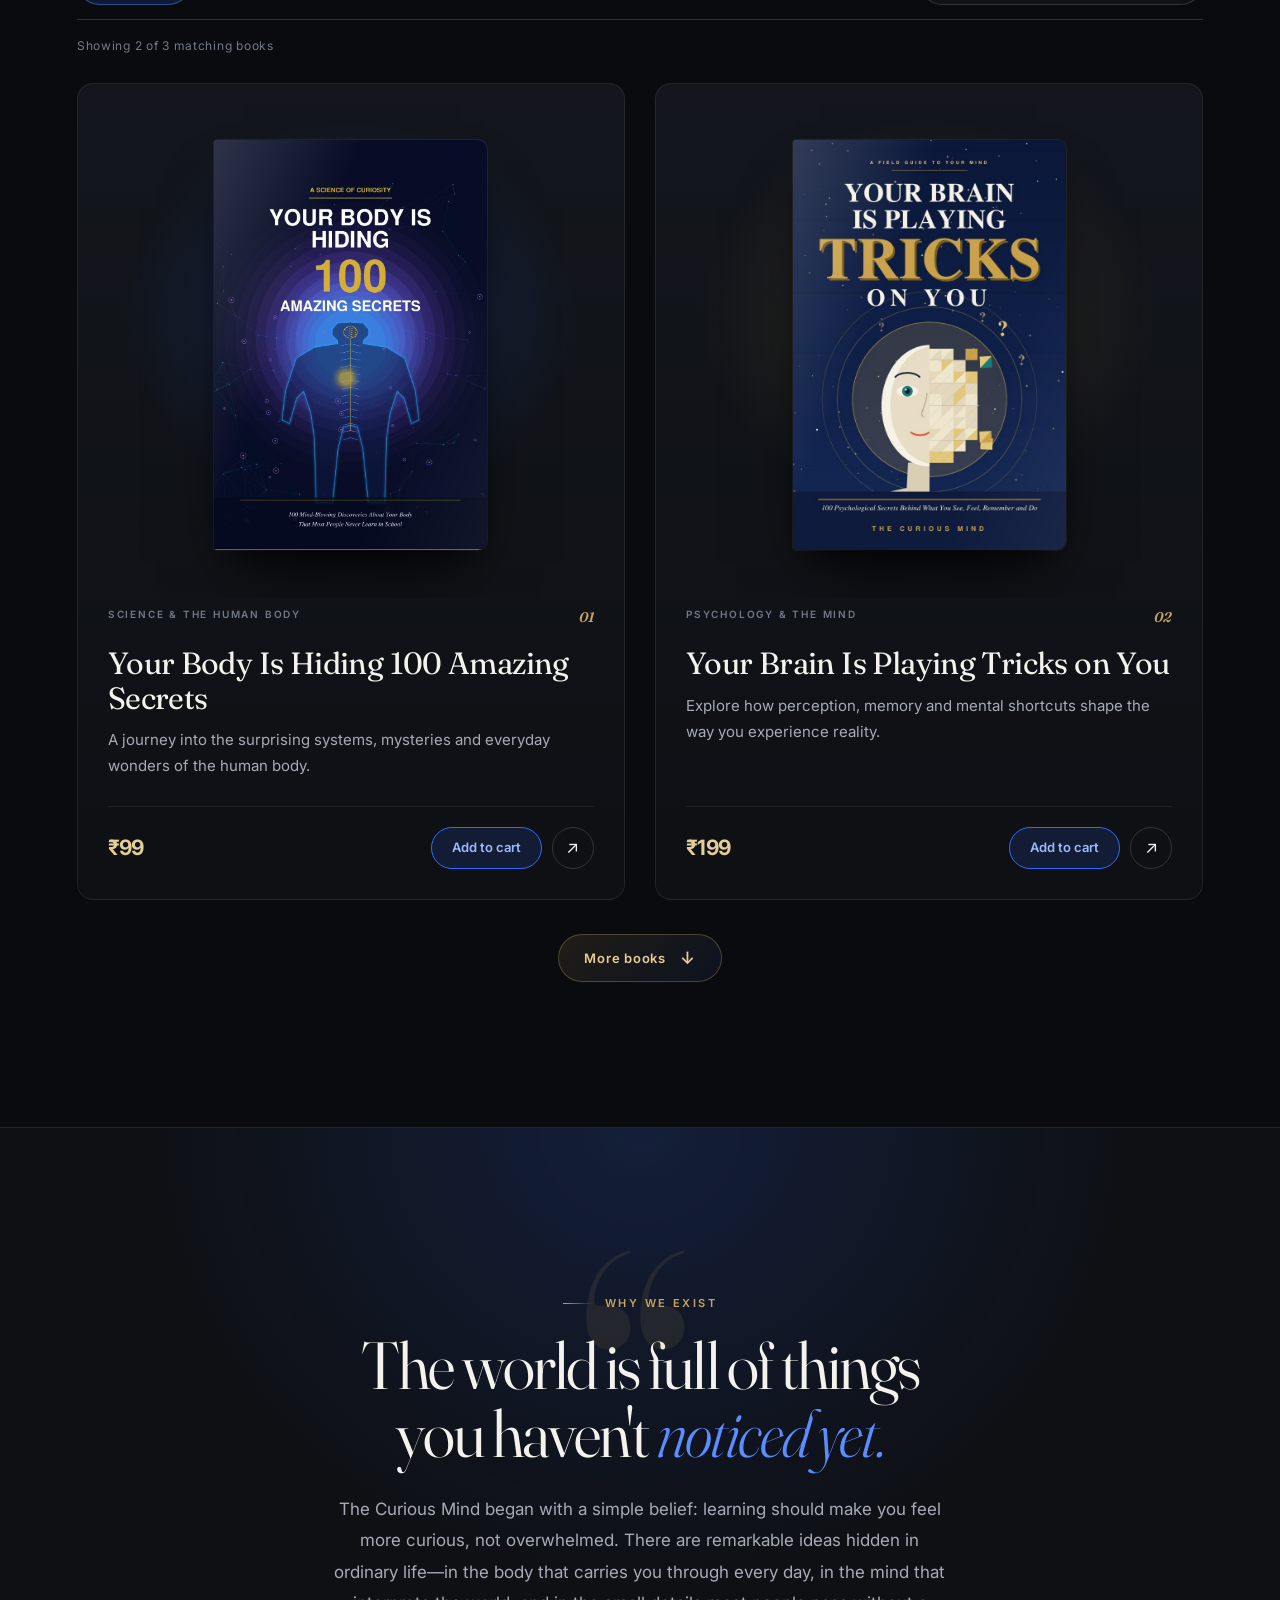
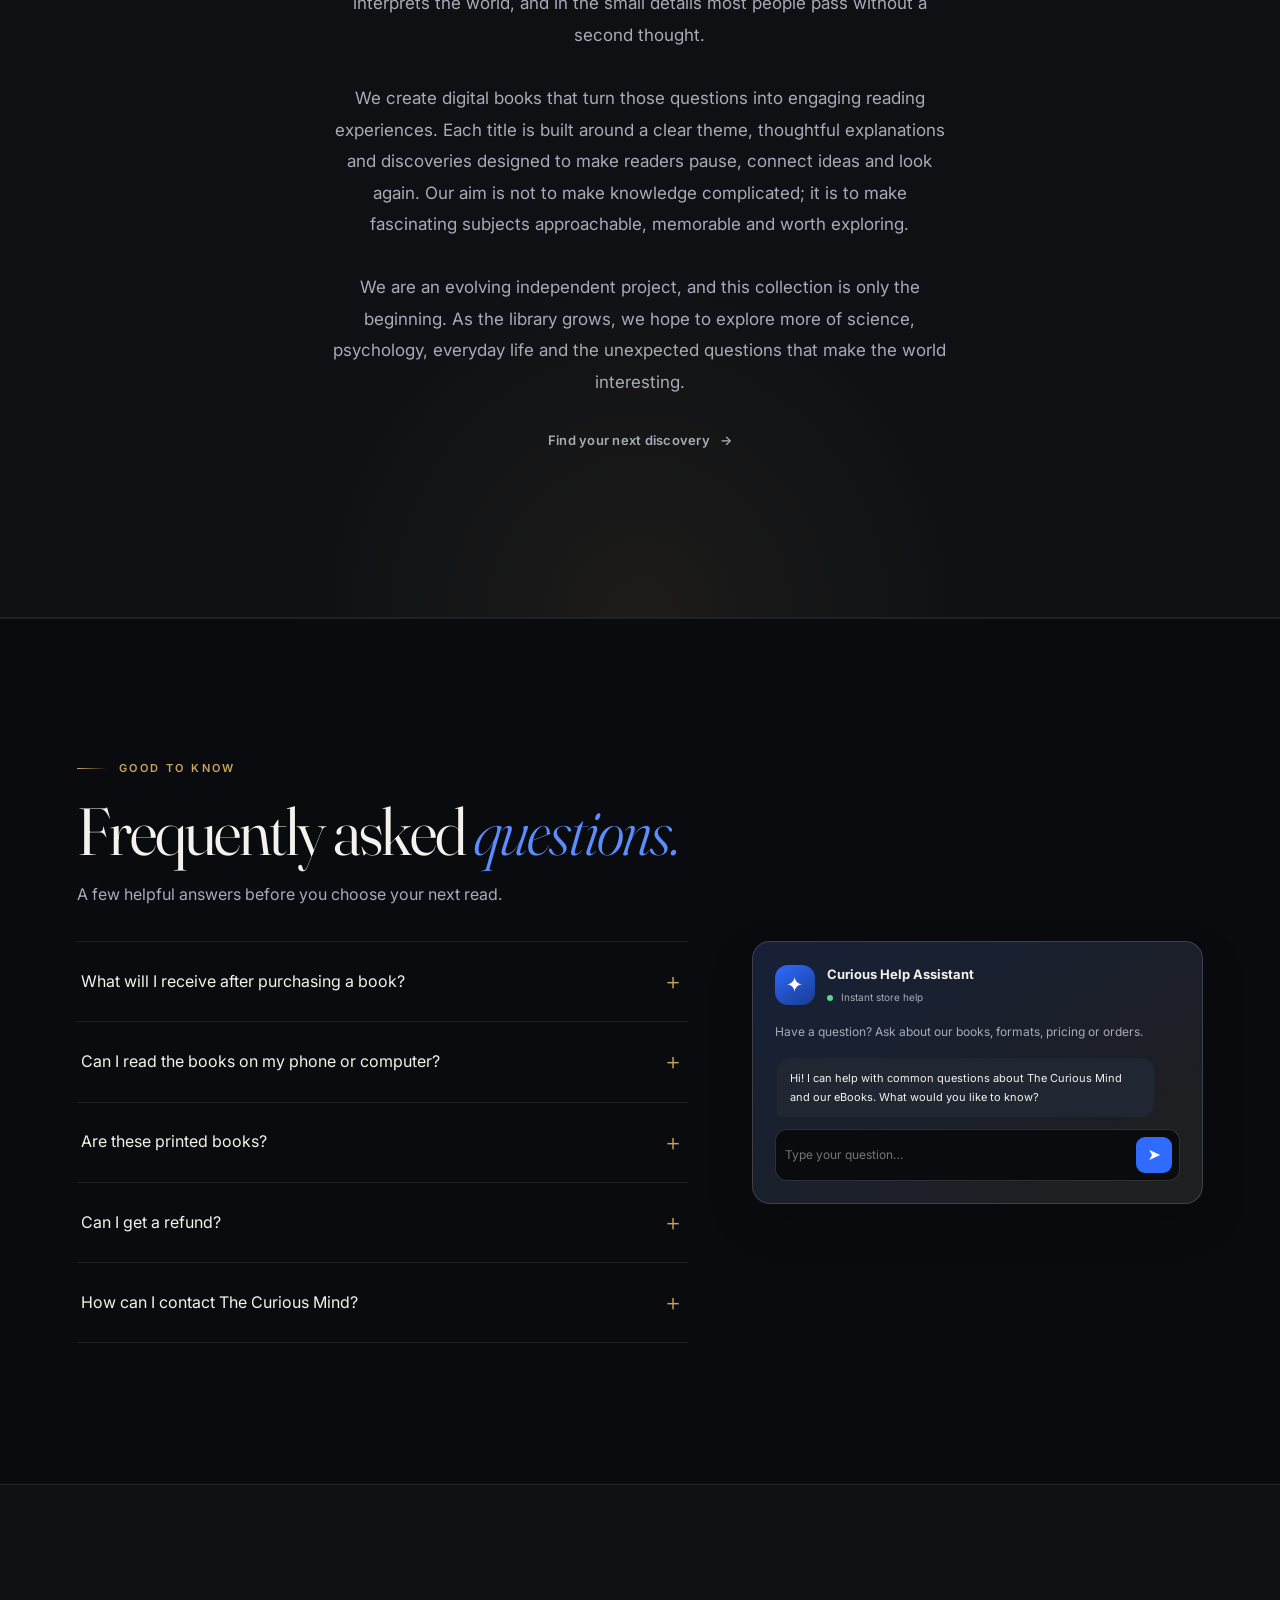
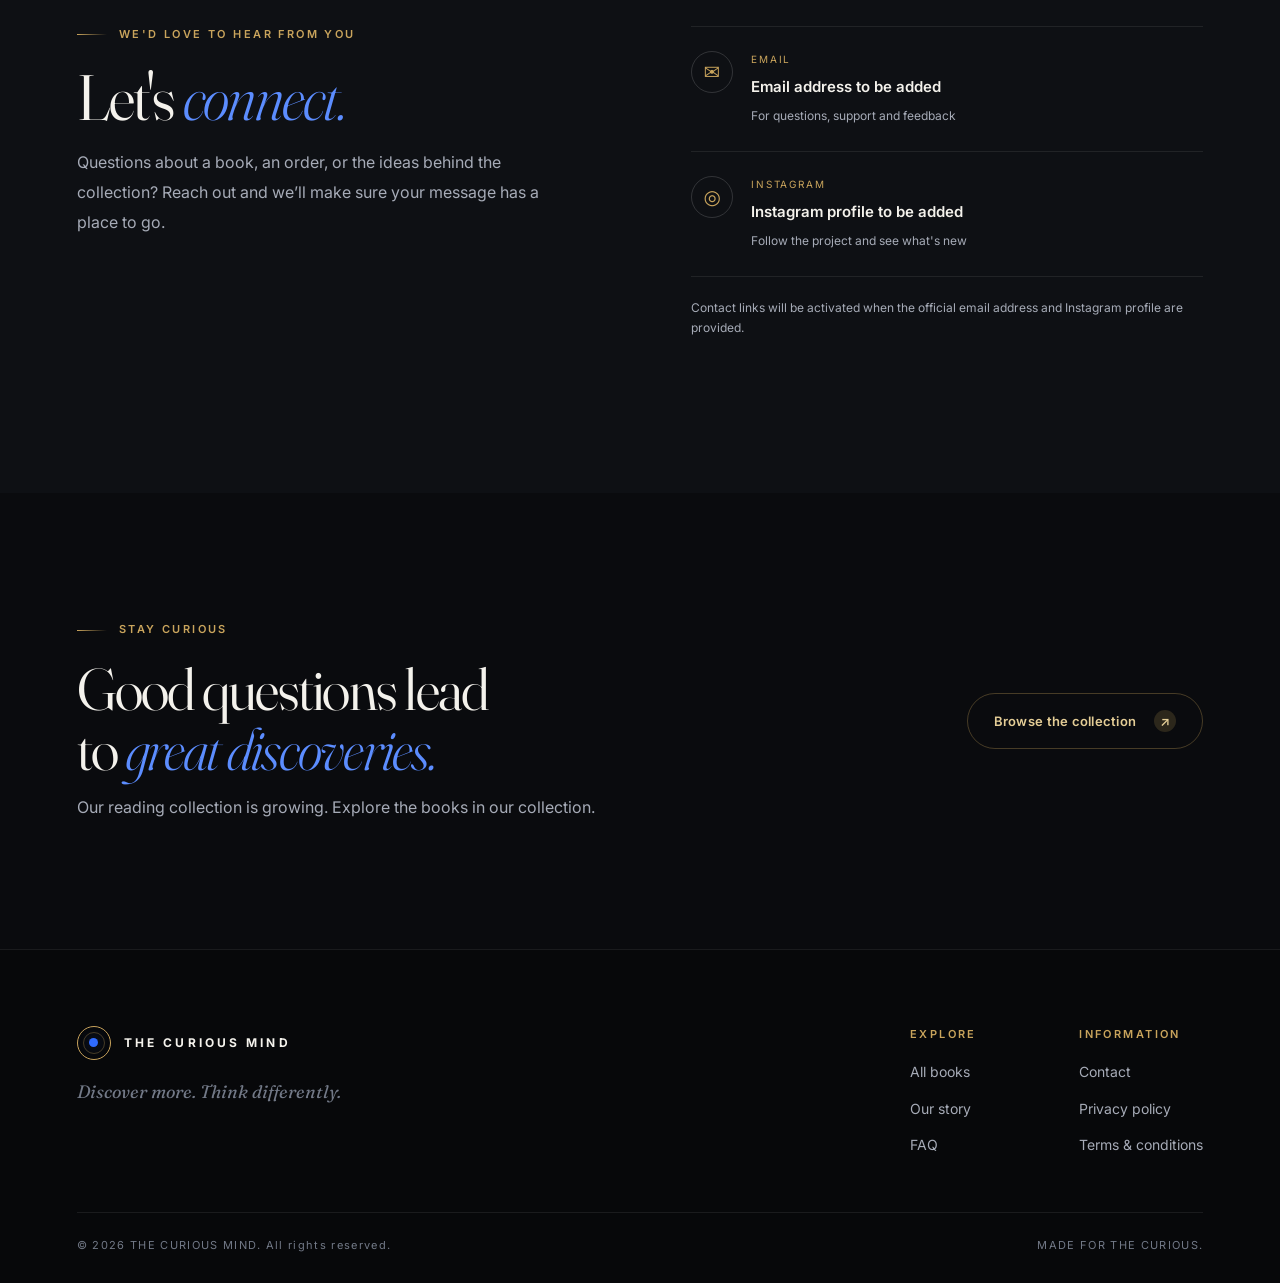
==== commit 87c1de1f: "Add files via upload" ====
--- a/index.html
+++ b/index.html
@@ -165,16 +165,13 @@
             <details><summary>Can I read the books on my phone or computer?<span>＋</span></summary><p>Yes. PDF eBooks can generally be opened on phones, tablets and computers using a PDF reader.</p></details>
             <details><summary>Are these printed books?<span>＋</span></summary><p>No. The titles currently listed in this collection are digital eBooks, not physical printed copies.</p></details>
             <details><summary>Can I get a refund?<span>＋</span></summary><p>Because digital files can be accessed and copied, refund eligibility will be explained in the final digital-products policy before checkout is enabled. If you have an order issue, contact us with your order details.</p></details>
-            <div class="faq-last-row">
-              <details><summary>How can I contact The Curious Mind?<span>＋</span></summary><p>Use the email or Instagram details in the Contact section. Official links will be activated once supplied by the store owner.</p></details>
-              <aside class="help-agent" aria-label="Instant help assistant">
-                <div class="agent-top"><span class="agent-avatar">✦</span><div><strong>Curious Help Assistant</strong><small><i></i> Instant store help</small></div><span class="agent-tag">BETA</span></div>
-                <p class="agent-intro">Have a question? Ask about our books, formats, pricing or orders.</p>
-                <div class="agent-messages" id="agentMessages" aria-live="polite"><div class="agent-bubble agent-bot">Hi! I can help with common questions about The Curious Mind and our eBooks. What would you like to know?</div></div>
-                <form class="agent-form" id="agentForm"><input id="agentInput" type="text" maxlength="240" placeholder="Type your question…" aria-label="Ask the help assistant" required><button type="submit" aria-label="Send question">➤</button></form>
-                <small class="agent-disclaimer">Instant answers use the store's current information. For anything unusual, please contact support.</small>
-              </aside>
-            </div>
+            <details><summary>How can I contact The Curious Mind?<span>＋</span></summary><p>Use the email or Instagram details in the Contact section. Official links will be activated once supplied by the store owner.</p></details>
+          </div>
+          <aside class="help-agent" aria-label="Instant help assistant">
+            <div class="agent-top"><span class="agent-avatar">✦</span><div><strong>Curious Help Assistant</strong><small><i></i> Instant store help</small></div></div>
+            <p class="agent-intro">Have a question? Ask about our books, formats, pricing or orders.</p>
+            <div class="agent-messages" id="agentMessages" aria-live="polite"><div class="agent-bubble agent-bot">Hi! I can help with common questions about The Curious Mind and our eBooks. What would you like to know?</div></div>
+            <form class="agent-form" id="agentForm"><input id="agentInput" type="text" maxlength="240" placeholder="Type your question…" aria-label="Ask the help assistant" required><button type="submit" aria-label="Send question">➤</button></form>
           </div>
         </div>
       </div>
--- a/css/components.css
+++ b/css/components.css
@@ -146,10 +146,10 @@
 .also-item:hover i { transform: translate(3px, -3px); }
 
 /* FAQ instant-help assistant */
-.faq-layout{display:grid;grid-template-columns:1fr;gap:24px}.faq-last-row{display:grid;grid-template-columns:minmax(0,1fr) minmax(300px,.88fr);gap:24px;align-items:stretch;border-bottom:1px solid var(--line);padding:0 0 24px}.faq-last-row>details{border:0;align-self:start}.faq-last-row>details summary{padding:22px 4px}.help-agent{padding:22px;border:1px solid var(--line-2);border-radius:18px;background:linear-gradient(145deg,rgba(47,107,255,.12),rgba(201,164,92,.06) 90%),var(--surface);box-shadow:0 18px 45px rgba(0,0,0,.18);min-width:0}.agent-top{display:flex;align-items:center;gap:12px}.agent-avatar{width:40px;height:40px;display:grid;place-items:center;border-radius:13px;background:linear-gradient(145deg,var(--blue),#183b91);color:white;font-size:21px}.agent-top strong,.agent-top small{display:block}.agent-top strong{font-size:13px}.agent-top small{margin-top:4px;color:var(--muted);font-size:10px}.agent-top small i{display:inline-block;width:6px;height:6px;margin-right:5px;border-radius:50%;background:#54d69a}.agent-tag{margin-left:auto;padding:5px 8px;border:1px solid var(--gold-dim);border-radius:20px;color:var(--gold-2);font-size:9px;letter-spacing:.12em}.agent-intro{margin:17px 0 12px;color:var(--muted);font-size:12px;line-height:1.7}.agent-messages{display:flex;flex-direction:column;gap:9px;max-height:210px;overflow:auto;padding:4px 2px 12px}.agent-bubble{max-width:94%;padding:11px 13px;border-radius:13px;font-size:11px;line-height:1.65}.agent-bot{align-self:flex-start;background:var(--surface-3);color:var(--text);border-bottom-left-radius:4px}.agent-user{align-self:flex-end;background:#244da9;color:white;border-bottom-right-radius:4px}.agent-form{display:flex;gap:8px;padding:7px;border:1px solid var(--line-2);border-radius:12px;background:var(--bg)}.agent-form input{flex:1;min-width:0;border:0;outline:0;background:transparent;color:var(--text);font-size:12px}.agent-form button{width:36px;height:36px;border:0;border-radius:9px;background:var(--blue);color:white}.agent-disclaimer{display:block;margin-top:10px;color:var(--faint);font-size:9px;line-height:1.5}
+.faq-layout{display:grid;grid-template-columns:minmax(0,1.15fr) minmax(320px,.85fr);gap:clamp(28px,5vw,72px);align-items:start}.faq-list{max-width:none;min-width:0;border-top:1px solid var(--line)}.help-agent{align-self:start;position:sticky;top:110px;padding:22px;border:1px solid var(--line-2);border-radius:18px;background:linear-gradient(145deg,rgba(47,107,255,.12),rgba(201,164,92,.06) 90%),var(--surface);box-shadow:0 18px 45px rgba(0,0,0,.18);min-width:0}.agent-top{display:flex;align-items:center;gap:12px}.agent-avatar{width:40px;height:40px;display:grid;place-items:center;border-radius:13px;background:linear-gradient(145deg,var(--blue),#183b91);color:white;font-size:21px}.agent-top strong,.agent-top small{display:block}.agent-top strong{font-size:13px}.agent-top small{margin-top:4px;color:var(--muted);font-size:10px}.agent-top small i{display:inline-block;width:6px;height:6px;margin-right:5px;border-radius:50%;background:#54d69a}.agent-intro{margin:17px 0 12px;color:var(--muted);font-size:12px;line-height:1.7}.agent-messages{display:flex;flex-direction:column;gap:9px;max-height:210px;overflow:auto;padding:4px 2px 12px}.agent-bubble{max-width:94%;padding:11px 13px;border-radius:13px;font-size:11px;line-height:1.65}.agent-typing{align-self:flex-start;color:var(--muted);font-size:11px;padding:4px 8px;letter-spacing:.04em}.agent-bot{align-self:flex-start;background:var(--surface-3);color:var(--text);border-bottom-left-radius:4px}.agent-user{align-self:flex-end;background:#244da9;color:white;border-bottom-right-radius:4px}.agent-form{display:flex;gap:8px;padding:7px;border:1px solid var(--line-2);border-radius:12px;background:var(--bg)}.agent-form input{flex:1;min-width:0;border:0;outline:0;background:transparent;color:var(--text);font-size:12px}.agent-form button{width:36px;height:36px;border:0;border-radius:9px;background:var(--blue);color:white}
 /* Make catalogue prices more prominent */
 .book-price,.price{font-size:clamp(18px,1.65vw,22px)!important;font-weight:700!important;letter-spacing:-.035em;color:var(--gold-2)!important}.book-foot .price{display:inline-flex;align-items:center;gap:3px}.detail-price,.sheet-price{font-size:28px!important;font-weight:700!important;color:var(--gold-2)!important}
-@media(max-width:760px){.faq-last-row{grid-template-columns:1fr;gap:10px}.help-agent{margin-top:8px}.agent-messages{max-height:180px}}
+@media(max-width:760px){.faq-layout{grid-template-columns:1fr;gap:24px}.help-agent{position:static;margin-top:0}.agent-messages{max-height:180px}}
 
 
 /* ---------- Expandable collection ---------- */
